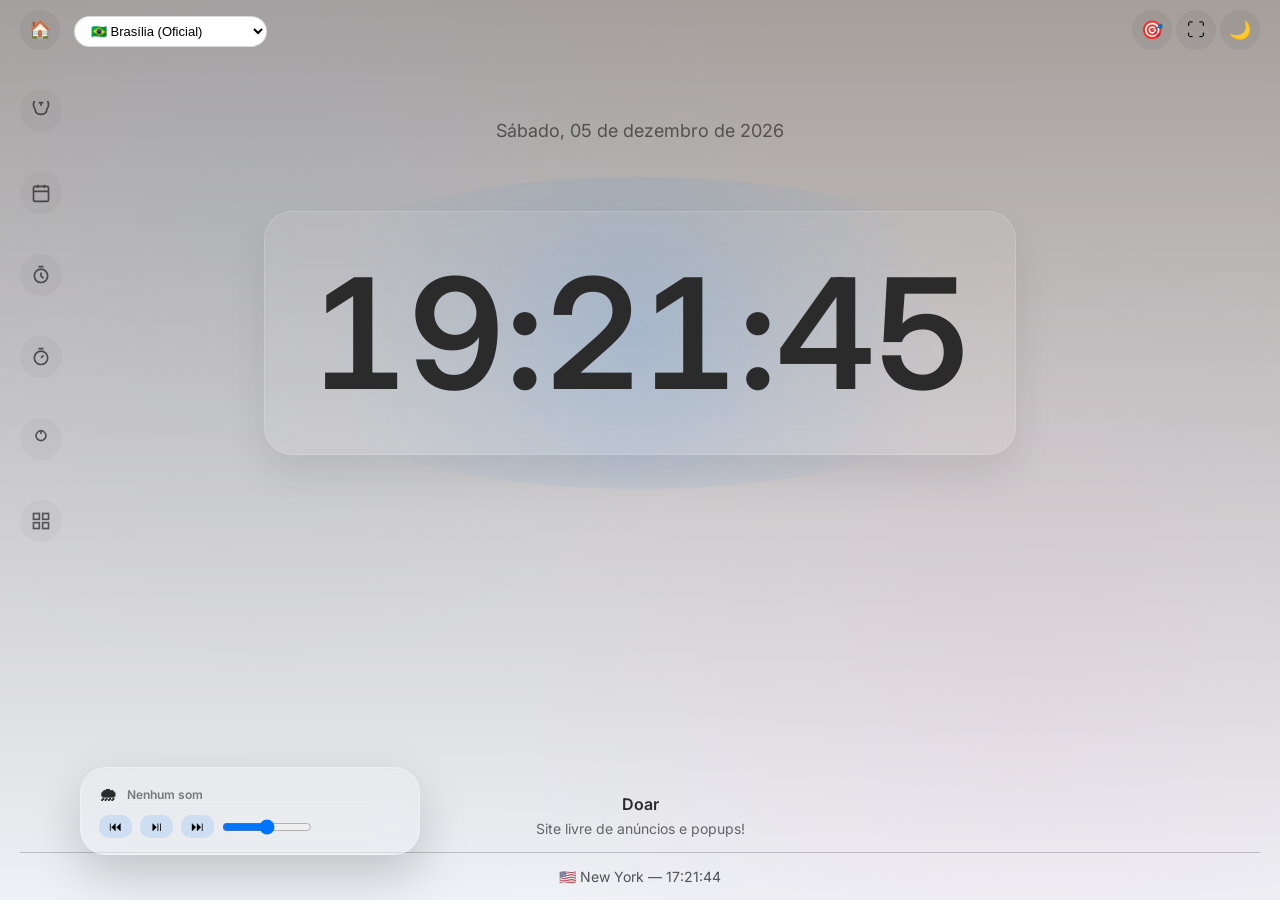
==== index.html @ cf063dfe "ambient player fixes" ====
<!DOCTYPE html>
<html lang="pt-BR">
<head>
<meta charset="UTF-8">
<meta name="viewport" content="width=device-width, initial-scale=1.0">
<title>Study OS</title>
<link href="https://fonts.googleapis.com/css2?family=Inter:wght@400;600;700&display=swap" rel="stylesheet">
<link rel="stylesheet" href="css/style.css">
</head>

<div id="ambientPlayer" class="ambient-player">

    <div id="ambientMain" class="ambient-main">
        <span id="ambientIcon">🌧</span>
        <span id="ambientTrack">Nenhum som</span>
    </div>

    <div class="ambient-controls-row">

        <button id="ambientPrev">⏮</button>
        <button id="ambientPlay">⏯</button>
        <button id="ambientNext">⏭</button>

        <input id="ambientVolume" type="range" min="0" max="1" step="0.01">

    </div>

</div>

<div id="ambientPanelNew" class="ambient-panel-new">
    <div id="ambientCategories" class="ambient-categories"></div>
    <div id="ambientSounds" class="ambient-sounds"></div>
</div>

<script src="https://www.youtube.com/iframe_api"></script>
<div id="youtubePlayer" style="display:none;"></div>

<body>

    <div id="customModal" class="custom-modal hidden">
  <div class="custom-box">
    <h2>Pomodoro Personalizado</h2>

    <div id="customRows" class="custom-rows"></div>

    <div class="custom-controls">
      <button class="row-btn right" onclick="Pomodoro.addCustomRow()">+</button>
      <button class="row-btn left" onclick="Pomodoro.removeCustomRow()">−</button>
    </div>

    <button class="save-btn" onclick="Pomodoro.saveCustom()">Salvar</button>
  </div>  
</div>

<div id="miniAnalogClock" class="mini-analog-clock">
    <div class="hand hour"></div>
    <div class="hand minute"></div>
    <div class="hand second"></div>
</div>

<!-- TOP BAR -->
<header class="topbar">
    
    <div class="topbar-left">
    <button id="homeBtn" class="icon-circle" title="Início">🏠</button>

    <select id="timezoneSelector" class="timezone-topbar"></select>
</div>

    <div class="topbar-right">
        <button id="printQtsBtn" class="icon-circle" title="Imprimir Quadro">🖨</button>
        <button id="focusModeBtn" class="icon-circle" title="Modo Foco">🎯</button>
        <button id="fullscreenBtn" class="icon-circle" title="Tela cheia">⛶</button>
        <button id="darkToggle" class="icon-circle" title="Modo noturno">🌙</button>
    </div>
</header>
<div id="sideModules" class="side-modules"></div>


<!-- HERO -->
<section id="hero" class="hero">

    <div id="pomodoroPresets" class="pomodoro-presets"></div>

    <div class="date-display" id="dateDisplay"></div>

    <div class="time-display" id="timeDisplay">00:00:00</div>
    <div id="cycleProgress" class="cycle-progress"></div>

<div class="main-stats-row">
    <div id="weeklyGoal" class="weekly-goal"></div>
    <div id="studyStats" class="study-stats"></div>
    <div id="levelSystem" class="level-system"></div>
</div>

    <div id="ambientPanel" class="ambient-panel"></div>
    <div id="streakVisual" class="streak-visual"></div>
    <div id="dailyGoal" class="daily-goal"></div>
    <div id="weeklyChart" class="weekly-chart"></div>
    <div id="sessionLog" class="session-log"></div>
    <div id="advancedStats" class="advanced-stats"></div>
    <div id="achievements" class="achievements"></div>
    <div id="progressiveBars" class="progressive-bars"></div>
    <div class="controls" id="controls">
        <button id="playBtn" class="control-btn" title="Play (enter)">▶</button>
        <button id="pauseBtn" class="control-btn" title="Pause (Espaço)">⏸</button>
        <button id="resetBtn" class="control-btn" title="Reset (Backspace)">↺</button>
    </div>

</section>


<!-- MODULE AREA -->
<main id="moduleArea">

    <section id="alarmModule" class="module"></section>
    <section id="calendarModule" class="module"></section>
    <section id="pomodoroModule" class="module"></section>
    <section id="qtsModule" class="module"></section>

</main>


<!-- FOOTER -->
<footer class="footer">

    <div class="footer-icons">
        <button data-module="alarm" class="icon-circle footer-icon" data-label="Despertador">
<svg xmlns="http://www.w3.org/2000/svg" fill="none" viewBox="0 0 24 24" stroke="currentColor">
<path stroke-linecap="round" stroke-linejoin="round" d="M10 2h4m-2 0v3m-7 5a9 9 0 1114 0c0 4-3 6-7 6s-7-2-7-6z" />
</svg>
</button>

<button data-module="calendar" class="icon-circle footer-icon" data-label="Lembrete">
<svg xmlns="http://www.w3.org/2000/svg" fill="none" viewBox="0 0 24 24" stroke="currentColor">
<rect x="3" y="4" width="18" height="18" rx="2" />
<path d="M16 2v4M8 2v4M3 10h18" />
</svg>
</button>

<button data-module="stopwatch" class="icon-circle footer-icon"data-label="Cronômetro">
<svg xmlns="http://www.w3.org/2000/svg" fill="none" viewBox="0 0 24 24" stroke="currentColor">
<circle cx="12" cy="13" r="8" />
<path d="M12 9v4l3 3M9 2h6" />
</svg>
</button>

<button data-module="timer" class="icon-circle footer-icon" data-label="Timer">
<svg xmlns="http://www.w3.org/2000/svg" fill="none" viewBox="0 0 24 24" stroke="currentColor">
<circle cx="12" cy="13" r="8" />
<path d="M12 13l3-3M9 2h6" />
</svg>
</button>

<button data-module="pomodoro" class="icon-circle footer-icon" data-label="Pomodoro">
<svg xmlns="http://www.w3.org/2000/svg" fill="none" viewBox="0 0 24 24" stroke="currentColor">
<path d="M12 2C9 2 6 5 6 8s3 6 6 6 6-3 6-6-3-6-6-6z" />
<path d="M12 2v4" />
</svg>
</button>

<button data-module="qts" class="icon-circle footer-icon" data-label="Quadro horário">
<svg xmlns="http://www.w3.org/2000/svg" fill="none" viewBox="0 0 24 24" stroke="currentColor">
<rect x="3" y="3" width="7" height="7" />
<rect x="14" y="3" width="7" height="7" />
<rect x="14" y="14" width="7" height="7" />
<rect x="3" y="14" width="7" height="7" />
</svg>
</button>
    </div>

    <div class="donate-area">
        <a href="#" id="donateLink">Doar</a>
        <div class="no-ads">Site livre de anúncios e popups!</div>
    </div>

    <div class="footer-divider"></div>

    <div id="worldCarousel" class="world-carousel"></div>

</footer>


<script src="js/eventBus.js"></script>
<script src="js/app.js"></script>
<script src="js/clock.js"></script>
<script src="js/timer.js"></script>
<script src="js/alarm.js"></script>
<script src="js/calendar.js"></script>
<script src="js/pomodoro.js"></script>
<script src="js/qts.js"></script>
<script src="js/stats.js"></script>
<script src="js/ambient.js"></script>
<script src="js/storage.js"></script>

</body>
</html>
---- css/style.css ----
/* =====================================================
   RESET
===================================================== */

* {
    margin: 0;
    padding: 0;
    box-sizing: border-box;
}

body {
    font-family: 'Inter', system-ui, sans-serif;
    background:
radial-gradient(circle at 20% 20%, rgba(120,180,255,0.08), transparent 40%),
radial-gradient(circle at 80% 80%, rgba(255,150,200,0.08), transparent 40%),
linear-gradient(180deg, #4d403980, #eef1f6);
    color: #2b2b2b;
    min-height: 100vh;
    display: flex;
    flex-direction: column;
    transition: background 0.3s ease, color 0.3s ease;
}

body.dark {
    background:
        radial-gradient(circle at 20% 20%, rgba(20, 6, 2, 0), transparent 40%),
        radial-gradient(circle at 80% 80%, rgba(39, 33, 34, 0.15), transparent 40%),
        linear-gradient(180deg, #1b1618, #1b1618);

    color: #7a7a7a;
}


/* =====================================================
   TOPBAR
===================================================== */

.topbar {
    height: 60px;
    display: flex;
    justify-content: space-between;
    align-items: center;
    padding: 0 20px;
}

.icon-circle {
    width: 40px;
    height: 40px;
    border-radius: 50%;
    border: none;
    background: rgba(0,0,0,0.05);
    cursor: pointer;
    font-size: 18px;
    transition: 0.2s ease;
}

.icon-circle:hover {
    background: rgba(0,0,0,0.15);
}

body.dark .icon-circle {
    background: rgba(255,255,255,0.08);
}

body.dark .icon-circle:hover {
    background: rgba(255,255,255,0.2);
}


/* =====================================================
   HERO
===================================================== */

.hero {
    background: transparent;
    padding: 40px 20px;
    text-align: center;
    position: relative;
}

body.dark .hero {
    background: transparent;

}

/* ===== FUNDO DO RELÓGIO ===== */

.time-display {
    display: inline-block;
    padding: 28px 45px;
    border-radius: 28px;
    background: rgba(255, 255, 255, 0.08);
    backdrop-filter: blur(14px);
    border: 1px solid rgba(255, 255, 255, 0.15);
    box-shadow: 0 20px 40px rgba(0, 0, 0, 0.08);
}

body.dark .time-display {
    background: rgba(255, 255, 255, 0.06);
    border: 1px solid rgba(255, 255, 255, 0.12);
    box-shadow: 0 20px 40px rgba(0, 0, 0, 0.4);
}
.timezone-selector {
    margin-bottom: 10px;
}

.timezone-selector select {
    padding: 6px 12px;
    border-radius: 6px;
    border: 1px solid rgba(0,0,0,0.2);
    background: white;
}

.date-display {
    font-size: 18px;
    margin-bottom: 10px;
    opacity: 0.7;
}

.time-display {
    font-size: clamp(60px, 8vw, 120px);
    font-weight: 600;
    letter-spacing: -2px;
    user-select: none;
    font-variant-numeric: tabular-nums;
}

.controls {
    margin-top: 12px;
    display: none;
    justify-content: center;
    gap: 20px;
}

.control-btn {
    width: 50px;
    height: 50px;
    border-radius: 50%;
    border: none;
    font-size: 20px;
    background: rgba(0,0,0,0.1);
    cursor: pointer;
    transition: 0.2s;
}

.control-btn:hover {
    background: rgba(0,0,0,0.2);
}

body.dark .control-btn {
    background: rgba(255,255,255,0.1);
}

body.dark .control-btn:hover {
    background: rgba(255,255,255,0.25);
}


/* =====================================================
   MODULE AREA
===================================================== */

#moduleArea {
    flex: 1;
    padding: 40px 20px;
}

.module {
    display: none;
}

.module.active {
    display: block;
}


/* =====================================================
   FOOTER
===================================================== */

.footer {
    padding: 25px 20px 15px 20px;
    text-align: center;
}

.footer-icons {
    display: flex;
    justify-content: center;
    gap: 18px;
    margin-bottom: 25px; /* aumentamos espaço */
}

.footer-icon {
    opacity: 0.6;
}

.footer-icon:hover {
    opacity: 1;
}

.donate-area {
    margin-bottom: 15px;
}

.donate-area a {
    font-weight: 600;
    text-decoration: none;
    color: inherit;
    display: inline-block;
    margin-bottom: 6px;
}

.no-ads {
    font-size: 14px;
    opacity: 0.7;
}

.footer-divider {
    height: 1px;
    background: rgba(0,0,0,0.2);
    margin: 15px 0;
}

body.dark .footer-divider {
    background: rgba(255,255,255,0.2);
}

.world-carousel {
    font-size: 14px;
    opacity: 0.8;
}


/* =====================================================
   TOOLTIP
===================================================== */

.icon-circle[title] {
    position: relative;
}



/* =====================================================
   PRINT (QTS futuro)
===================================================== */

@media print {
    .footer,
    .topbar {
        display: none;
    }
}

.highlight {
    background: rgba(0, 120, 255, 0.2);
    border-radius: 4px;
}

.alarm-row input {
    padding: 8px;
    margin-right: 10px;
}

.day-chip {
    padding: 4px 8px;
    border-radius: 4px;
    background: rgba(0,0,0,0.1);
    cursor: pointer;
    margin-right: 4px;
    font-size: 12px;
}

.day-chip.active-day {
    background: rgba(0,120,255,0.3);
}

/* ================= CALENDAR ================= */

.calendar-header {
    display: flex;
    justify-content: center;
    gap: 20px;
    margin-bottom: 20px;
    font-size: 20px;
    font-weight: 600;
}

.calendar-select {
    cursor: pointer;
}

.calendar-weekdays,
.calendar-grid {
    display: grid;
    grid-template-columns: repeat(7, 1fr);
    gap: 6px;
}

.weekday {
    text-align: center;
    font-size: 13px;
    opacity: 0.7;
}

.calendar-day {
    padding: 10px;
    text-align: center;
    border-radius: 6px;
    position: relative;
    cursor: pointer;
}

.calendar-day.sun { background: #f8d7da; }
.calendar-day.sat { background: #d6eaf8; }
.calendar-day.today { background: #d4edda; }

.calendar-day.has-event::after {
    content: "";
    position: absolute;
    inset: 3px;
    border: 2px solid red;
    border-radius: 45% 55% 50% 50% / 55% 45% 60% 40%;
}

.inline-editor {
    margin-top: 6px;
    font-size: 12px;
}

/* ================= POMODORO PRESETS ================= */

.pomodoro-presets {
    display: flex;
    justify-content: center;
    flex-wrap: wrap;
    gap: 10px;
    margin-bottom: 15px;
}

.preset-chip {
    padding: 6px 14px;
    border-radius: 20px;
    background: rgba(0,0,0,0.08);
    cursor: pointer;
    font-size: 13px;
    transition: 0.2s ease;
    position: relative;
}

.preset-chip:hover {
    background: rgba(0,0,0,0.18);
}

body.dark .preset-chip {
    background: rgba(255,255,255,0.12);
}

body.dark .preset-chip:hover {
    background: rgba(255,255,255,0.25);
}

.preset-chip.active {
    background: rgba(0,120,255,0.35);
}

/* ================= CUSTOM MODAL ================= */

.custom-modal {
    position: fixed;
    inset: 0;
    background: rgba(0,0,0,0.45);
    display: flex;
    justify-content: center;
    align-items: center;
    z-index: 999;
}

.hidden { display: none; }

.custom-box {
    background: #fff;
    width: 360px;
    border-radius: 16px;
    padding: 25px;
    display: flex;
    flex-direction: column;
    gap: 15px;
    box-shadow: 0 15px 40px rgba(0,0,0,0.25);
}

body.dark .custom-box {
    background: #2a2a2a;
}

.custom-box h2 {
    text-align: center;
    font-size: 18px;
}

.custom-rows {
    display: flex;
    flex-direction: column;
    gap: 10px;
}

.custom-row {
    display: flex;
    gap: 10px;
    align-items: center;
}

.custom-row input {
    flex: 1;
    padding: 8px;
    border-radius: 8px;
    border: 1px solid rgba(0,0,0,0.2);
    text-align: center;
}

.save-btn {
    padding: 8px;
    border-radius: 20px;
    border: none;
    background: #d0e6ff;
    cursor: pointer;
    font-weight: 600;
}

/* ===== CYCLE PROGRESS ===== */

.cycle-progress {
    display: flex;
    justify-content: center;
    gap: 6px;
    margin-top: 15px;
}

.cycle-bar {
    width: 20px;
    height: 6px;
    border-radius: 4px;
    background: rgba(0,0,0,0.15);
    transition: 0.3s ease;
}

.cycle-bar.active {
    background: rgba(0,120,255,0.6);
}

body.dark .cycle-bar {
    background: rgba(255,255,255,0.2);
}

body.dark .cycle-bar.active {
    background: rgba(0,150,255,0.8);
}

/* ===== PROGRESSIVO ===== */

.progressive-bars {
    display: flex;
    justify-content: center;
    gap: 10px;
    margin-top: 10px;
}

.progressive-bar {
    position: relative;
    width: 28px;
    height: 6px;
    border-radius: 4px;
    background: rgba(0,0,0,0.15);
    transition: 0.3s ease;
}

.progressive-bar.active {
    background: rgba(0,120,255,0.7);
}

.progressive-bar.max {
    background: rgba(0,160,255,0.9);
}

/* bolinha do descanso */
.progressive-bar::after {
    content: "";
    position: absolute;
    top: 50%;
    left: 50%;
    width: 6px;
    height: 6px;
    border-radius: 50%;
    background: transparent;
    transform: translate(-50%, -50%);
    transition: 0.3s ease;
}

.progressive-bar.break::after {
    background: rgba(0,120,255,0.9);
}

body.dark .progressive-bar {
    background: rgba(255,255,255,0.2);
}

body.dark .progressive-bar.active {
    background: rgba(0,150,255,0.8);
}

.progressive-dot {
    position: absolute;
    top: 50%;
    left: 50%;
    width: 6px;
    height: 6px;
    border-radius: 50%;
    background: rgba(0,120,255,0.95);
    transform: translate(-50%, -50%);
}

.timezone-topbar {
    margin-left: 10px;
    padding: 6px 12px;
    border-radius: 20px;
    border: 1px solid rgba(0,0,0,0.15);
    background: white;
    font-size: 13px;
    cursor: pointer;
}

body.dark .timezone-topbar {
    background: #2a2a2a;
    color: #eee;
    border: 1px solid rgba(255,255,255,0.2);
}

/* ===== AJUSTE SOMENTE DO CLOCK ===== */

body[data-mode="clock"] .time-display {
    font-size: clamp(100px, 12vw, 180px);
    margin-top: 60px;
}

body[data-mode="clock"] .date-display {
    margin-top: 20px;
}

.footer-icon svg {
    width: 20px;
    height: 20px;
    stroke-width: 2;
}

.footer-icon {
    position: relative;   /* importante */
    display: flex;
    align-items: center;
    justify-content: center;
    transition: 0.2s ease;
}

.footer-icon::after {
    content: attr(data-label);
    position: absolute;
    bottom: 50px;
    left: 50%;
    transform: translateX(-50%);
    font-size: 12px;
    opacity: 0;
    transition: 0.2s ease;
    pointer-events: none;
}

.footer-icon:hover::after {
    opacity: 0.7;
}

.footer-icon.active-footer {
    background: rgba(0,120,255,0.35);
    box-shadow: 0 4px 12px rgba(0,120,255,0.25);
    transform: scale(1.08);
}

.hero,
.module {
    transition: opacity 0.25s ease, transform 0.25s ease;
}

.fade-out {
    opacity: 0;
    transform: translateY(8px);
}

.fade-in {
    opacity: 1;
    transform: translateY(0);
}

/* ================= QTS ================= */

#qtsGrid {
    width: 78%;
    margin: 30px auto;
    gap: 3px;
}

#qtsGrid > div {
    min-height: 35px;
    border: px solid rgba(0,0,0,0.08);
    border-radius: 4px;
    display: flex;
    align-items: center;
    justify-content: center;
    transition: background 0.2s ease;
}

/* Intervalo sobrescreve altura padrão */
.qts-interval {
    min-height: 20px !important;
    height: 20px;
    font-size: 13px;
}
/* Header */
.qts-header {
    font-weight: 600;
    background: rgba(0,0,0,0.04);
    border-bottom: 2px solid rgba(0,120,255,0.35);
}

body.dark .qts-header {
    background: rgba(255,255,255,0.06);
    border-bottom: 2px solid rgba(0,150,255,0.6);
}

/* Editable cells */
#qtsGrid div[contenteditable="true"] {
    background: white;
    outline: none;
}

#qtsGrid div[contenteditable="true"]:focus {
    border: 1px solid rgba(0,120,255,0.5);
    box-shadow: 0 0 0 2px rgba(0,120,255,0.15);
}

body.dark #qtsGrid div[contenteditable="true"] {
    background: #2c2c2c;
}

/* Time column */
.qts-time {
    background: rgba(0,120,255,0.08);
    font-weight: 500;
}

body.dark .qts-time {
    background: rgba(0,150,255,0.12);
}

/* Interval row */
.qts-interval {
    background: #eaeaea;
    font-weight: 600;
    cursor: grab;
}

.qts-interval:hover {
    background: #dddddd;
}

body.dark .qts-interval {
    background: #2a2a2a;
}

body.dark .qts-interval:hover {
    background: #333;
}

/* Controls */
.qts-controls {
    margin-top: 25px;
    display: flex;
    justify-content: center;
    align-items: center;
}

.qts-controls .row-control + .row-control {
    margin-left: 80px;   /* separação real entre os dois */
}

.row-control {
    display: flex;
    align-items: center;
    background: #f0f0f0;
    border-radius: 40px;
    overflow: hidden;
    font-weight: 600;
}

body.dark .row-control {
    background: #2a2a2a;
}

.row-btn {
    width: 40px;
    height: 24px;
    border: none;
    font-size: 20px;
    cursor: pointer;
    transition: 0.2s ease;
}

.row-btn.left {
    background: #ffe5e5;
}

.row-btn.right {
    background: #e5ffe5;
}

.row-btn:hover {
    filter: brightness(0.95);
}

.row-label {
    padding: 0 25px;
}

.interval-btn {
    padding: 8px 28px;
    border-radius: 30px;
    border: none;
    font-weight: 600;
    cursor: pointer;
    background: #d0e6ff;
    transition: 0.2s ease;
}

.interval-btn:hover {
    filter: brightness(0.95);
}

body.dark .interval-btn {
    background: #1f3a5c;
}

/* ================= MINI ANALOG CLOCK ================= */

.mini-analog-clock {
    position: fixed;
    bottom: 55px;
    right: 45px;
    width: 130px;
    height: 130px;
    border-radius: 50%;
    background: rgba(255,255,255,0.15);
    backdrop-filter: blur(12px);
    border: 1px solid rgba(255,255,255,0.25);
    box-shadow: 0 10px 30px rgba(0,0,0,0.2);
    display: none;
    z-index: 50;
}

body.dark .mini-analog-clock {
    background: rgba(255,255,255,0.05);
    border: 1px solid rgba(255,255,255,0.15);
}

.mini-analog-clock::after {
    content: "";
    position: absolute;
    width: 8px;
    height: 8px;
    background: #111;
    border-radius: 50%;
    top: 50%;
    left: 50%;
    transform: translate(-50%, -50%);
}

body.dark .mini-analog-clock::after {
    background: #eee;
}

.hand {
    position: absolute;
    bottom: 50%;
    left: 50%;
    transform-origin: bottom;
    transform: translateX(-50%) rotate(0deg);
    border-radius: 4px;
}

.hour {
    width: 4px;
    height: 28px;
    background: #111;
}

.minute {
    width: 3px;
    height: 38px;
    background: #333;
}

.second {
    width: 2px;
    height: 44px;
    background: rgba(0,120,255,0.8);
}

/* ================= STUDY STATS PANEL ================= */

.study-stats {
    margin-top: 25px;
    display: flex;
    justify-content: center;
    gap: 30px;
    font-size: 14px;
    opacity: 0.85;
    transition: 0.3s ease;
}

.study-stat-item {
    text-align: center;
    min-width: 90px;
}

.study-stat-value {
    font-size: 18px;
    font-weight: 600;
}

.study-stat-label {
    font-size: 12px;
    opacity: 0.6;
}

body.dark .study-stats {
    opacity: 0.9;
}

/* ================= IMERSÃO DINÂMICA ================= */

.time-display {
    position: relative;
}

.time-display::before {
    content: "";
    position: absolute;
    inset: -35px;
    background: radial-gradient(circle,
        rgba(0,120,255,0.15) 0%,
        rgba(0,120,255,0.05) 40%,
        transparent 70%);
    z-index: -1;
    border-radius: 50%;
    transition: 0.6s ease;
}

body[data-period="night"] .time-display::before {
    background: radial-gradient(circle,
        rgba(0,150,255,0.25) 0%,
        rgba(0,150,255,0.08) 40%,
        transparent 70%);
}

/* ================= FOCUS MODE ================= */

body.focus-mode .topbar,
body.focus-mode .footer,
body.focus-mode .study-stats,
body.focus-mode .pomodoro-presets {
    opacity: 0;
    pointer-events: none;
    transition: 0.4s ease;
}

body.focus-mode {
    background: #0b1220 !important;
}

body.focus-mode .hero {
    display: flex;
    flex-direction: column;
    justify-content: center;
    height: 100vh;
}

body.focus-mode .time-display {
    font-size: clamp(140px, 16vw, 220px);
    transform: scale(1.05);
    transition: 0.4s ease;
}

body.focus-mode .time-display::before {
    background: radial-gradient(circle,
        rgba(0,150,255,0.35) 0%,
        rgba(0,150,255,0.1) 40%,
        transparent 70%);
}

/* ================= DEEP FOCUS PULSE ================= */

@keyframes focusPulse {
    0% {
        transform: scale(1.05);
    }
    50% {
        transform: scale(1.08);
    }
    100% {
        transform: scale(1.05);
    }
}

body.focus-mode .time-display {
    animation: focusPulse 6s ease-in-out infinite;
}

body.focus-mode .time-display::before {
    animation: focusPulse 8s ease-in-out infinite;
}

/* ================= DAILY GOAL ================= */

.daily-goal {
    margin-top: 15px;
    display: flex;
    flex-direction: column;
    align-items: center;
    gap: 8px;
    font-size: 13px;
    opacity: 0.9;
}

.goal-bar {
    width: 220px;
    height: 6px;
    background: rgba(0,0,0,0.1);
    border-radius: 20px;
    overflow: hidden;
}

.goal-progress {
    height: 100%;
    width: 0%;
    background: linear-gradient(90deg, #0078ff, #00c6ff);
    transition: width 0.4s ease;
}

.goal-text {
    font-size: 12px;
    opacity: 0.7;
}

body.dark .goal-bar {
    background: rgba(255,255,255,0.15);
}

/* ================= STREAK EFFECT ================= */

.streak-active .study-stat-value {
    color: #ff6a00;
    animation: streakPulse 2.5s ease-in-out infinite;
}

@keyframes streakPulse {
    0% { transform: scale(1); }
    50% { transform: scale(1.15); }
    100% { transform: scale(1); }
}

/* ================= LEVEL BADGE ================= */

.level-badge {
    margin-top: 6px;
    font-size: 12px;
    font-weight: 600;
    opacity: 0.85;
    letter-spacing: 0.5px;
    animation: levelFade 0.4s ease;
}

@keyframes levelFade {
    from { opacity: 0; transform: translateY(4px); }
    to { opacity: 0.85; transform: translateY(0); }
}

/* ================= WEEKLY CHART ================= */

.weekly-chart {
    margin-top: 18px;
    display: flex;
    flex-direction: column;
    align-items: center;
    gap: 6px;
    font-size: 12px;
    opacity: 0.9;
}

.weekly-title {
    font-weight: 600;
    opacity: 0.7;
}

.weekly-bar {
    width: 220px;
    height: 6px;
    background: rgba(0,0,0,0.08);
    border-radius: 20px;
    overflow: hidden;
}

.weekly-progress {
    height: 100%;
    width: 0%;
    background: linear-gradient(90deg, #00b894, #00cec9);
    transition: width 0.4s ease;
}

.weekly-info {
    font-size: 11px;
    opacity: 0.6;
}

body.dark .weekly-bar {
    background: rgba(255,255,255,0.12);
}

/* ================= IMMERSIVE MODE ================= */

body.immersive-mode .topbar,
body.immersive-mode .footer,
body.immersive-mode .study-stats,
body.immersive-mode .daily-goal,
body.immersive-mode .weekly-chart,
body.immersive-mode .pomodoro-presets,
body.immersive-mode .controls {
    display: none !important;
}

body.immersive-mode {
    background: #050a14 !important;
}

body.immersive-mode .hero {
    display: flex;
    justify-content: center;
    align-items: center;
    height: 100vh;
}

body.immersive-mode .time-display {
    font-size: clamp(180px, 20vw, 260px);
    animation: none;
}

/* ================= FOCUS SCORE ================= */

.focus-score {
    margin-top: 8px;
    font-size: 12px;
    font-weight: 600;
    letter-spacing: 0.4px;
    opacity: 0.85;
    animation: scoreFade 0.4s ease;
}

@keyframes scoreFade {
    from { opacity: 0; transform: translateY(4px); }
    to { opacity: 0.85; transform: translateY(0); }
}

/* ================= WEEKLY REAL BARS ================= */

.weekly-bars {
    margin-top: 20px;
    display: flex;
    align-items: flex-end;
    gap: 6px;
    height: 60px;
}

.week-col {
    width: 14px;
    height: 100%;
    display: flex;
    align-items: flex-end;
}

.week-bar {
    width: 100%;
    height: 0%;
    background: linear-gradient(180deg, #00c6ff, #0078ff);
    border-radius: 4px;
    transition: height 0.4s ease;
}

body.dark .week-bar {
    background: linear-gradient(180deg, #00e1ff, #008cff);
}

/* ================= ACHIEVEMENTS ================= */

.achievements {
    margin-top: 20px;
    display: flex;
    flex-wrap: wrap;
    justify-content: center;
    gap: 8px;
}

.achievement-badge {
    padding: 6px 10px;
    font-size: 11px;
    font-weight: 600;
    background: linear-gradient(90deg, #f9d423, #ff4e50);
    color: #111;
    border-radius: 20px;
    animation: badgeAppear 0.4s ease;
}

@keyframes badgeAppear {
    from { opacity: 0; transform: scale(0.8); }
    to { opacity: 1; transform: scale(1); }
}

/* ================= SESSION LOG ================= */

.session-log {
    margin-top: 25px;
    width: 240px;
    display: flex;
    flex-direction: column;
    gap: 6px;
    font-size: 12px;
    opacity: 0.9;
}

.log-title {
    font-weight: 600;
    opacity: 0.7;
    margin-bottom: 4px;
}

.log-item {
    display: flex;
    justify-content: space-between;
    padding: 4px 8px;
    background: rgba(0,0,0,0.05);
    border-radius: 6px;
}

body.dark .log-item {
    background: rgba(255,255,255,0.08);
}

/* ================= AMBIENT CONTROLS ================= */

/* ================= ADVANCED STATS ================= */

.advanced-stats {
    margin-top: 25px;
    width: 240px;
    font-size: 12px;
    opacity: 0.9;
}

.adv-title {
    font-weight: 600;
    opacity: 0.7;
    margin-bottom: 6px;
}

.adv-row {
    margin-bottom: 4px;
}

/* ================= WEEKLY GOAL ================= */

.weekly-goal {
    margin-top: 25px;
    width: 240px;
    font-size: 12px;
    opacity: 0.9;
}

.wg-title {
    font-weight: 600;
    opacity: 0.7;
    margin-bottom: 6px;
}

.wg-bar {
    width: 100%;
    height: 6px;
    background: rgba(0,0,0,0.08);
    border-radius: 20px;
    overflow: hidden;
    margin-bottom: 4px;
}

.wg-progress {
    height: 100%;
    width: 0%;
    background: linear-gradient(90deg, #ff9a9e, #fad0c4);
    transition: width 0.4s ease;
}

body.dark .wg-bar {
    background: rgba(255,255,255,0.12);
}

.wg-text {
    opacity: 0.7;
}

/* ================= LEVEL SYSTEM ================= */

.level-system {
    margin-top: 25px;
    width: 240px;
    font-size: 12px;
}

.level-title {
    font-weight: 600;
    opacity: 0.7;
    margin-bottom: 6px;
}

.level-bar {
    width: 100%;
    height: 6px;
    background: rgba(0,0,0,0.08);
    border-radius: 20px;
    overflow: hidden;
    margin-bottom: 4px;
}

.level-progress {
    height: 100%;
    width: 0%;
    background: linear-gradient(90deg,#6a11cb,#2575fc);
    transition: width 0.4s ease;
}

body.dark .level-bar {
    background: rgba(255,255,255,0.12);
}

.level-text {
    opacity: 0.7;
}

/* ================= ACHIEVEMENTS ================= */

.achievements {
    margin-top: 30px;
    width: 260px;
    font-size: 12px;
}

.ach-title {
    font-weight: 600;
    opacity: 0.7;
    margin-bottom: 8px;
}

.badge {
    padding: 6px 10px;
    border-radius: 20px;
    margin-bottom: 6px;
    background: rgba(0,0,0,0.06);
    opacity: 0.4;
    transition: 0.3s ease;
}

.badge.unlocked {
    opacity: 1;
    background: linear-gradient(90deg,#fbc2eb,#a6c1ee);
    font-weight: 500;
}

body.dark .badge {
    background: rgba(255,255,255,0.1);
}

body.dark .badge.unlocked {
    background: linear-gradient(90deg,#667eea,#764ba2);
}

/* ================= HEATMAP ================= */

.heatmap {
    display: flex;
    gap: 6px;
    margin-top: 20px;
}

.heat-cell {
    width: 28px;
    height: 28px;
    border-radius: 6px;
    background: rgba(0,0,0,0.05);
    transition: 0.3s ease;
}

.intensity-1 { background: #c6e48b; }
.intensity-2 { background: #7bc96f; }
.intensity-3 { background: #239a3b; }
.intensity-4 { background: #196127; }

body.dark .heat-cell {
    background: rgba(255,255,255,0.08);
}

/* ================= LEVEL UP EFFECT ================= */

.level-up {
    animation: levelFlash 1.2s ease;
}

@keyframes levelFlash {
    0% { transform: scale(1); }
    30% { transform: scale(1.08); }
    60% { transform: scale(0.98); }
    100% { transform: scale(1); }
}

/* ================= STREAK VISUAL ================= */

.streak-visual {
    margin-top: 20px;
}

.streak-card {
    text-align: center;
    padding: 12px;
    border-radius: 14px;
    background: linear-gradient(135deg,#ff9966,#ff5e62);
    color: white;
    font-size: 13px;
    font-weight: 600;
}

.streak-flames {
    font-size: 18px;
    margin-bottom: 4px;
}

body.dark .streak-card {
    background: linear-gradient(135deg,#ff5f6d,#ffc371);
}

/* ================= FOCUS MODE ================= */

body.focus-mode .footer,
body.focus-mode #studyStats,
body.focus-mode #dailyGoal,
body.focus-mode #weeklyChart,
body.focus-mode #levelSystem,
body.focus-mode #achievements,
body.focus-mode #streakVisual {
    display: none;
}

body.focus-mode .hero {
    padding-top: 120px;
}

body.focus-mode .time-display {
    font-size: clamp(120px, 15vw, 220px);
}

/* ===== HERO GRID RESTRUCTURE ===== */


#studyStats,
#dailyGoal,
#weeklyChart,
#levelSystem,
#achievements,
#advancedStats,
#weeklyGoal,
#sessionLog,
#streakVisual {
    max-width: 420px;
    width: 100%;
}

/* ================= HYPER CLEAN FIX ================= */

body.focus-mode .cycle-progress,
body.focus-mode .progressive-bars,
body.focus-mode .pomodoro-presets {
    display: none !important;
}

body.immersive-mode .cycle-progress,
body.immersive-mode .progressive-bars,
body.immersive-mode .pomodoro-presets {
    display: none !important;
}


/* HERO vira grid */

.hero {
    display: grid;
    grid-template-columns: 1fr auto 1fr;
    justify-items: center;
    align-items: start;
    gap: 30px;
}

/* Força relógio ocupar linha inteira */
.date-display,
.time-display,
#pomodoroPresets,
#cycleProgress,
#ambientControls,
#streakVisual,
#dailyGoal,
#weeklyChart,
#sessionLog,
#advancedStats,
#achievements,
#progressiveBars,
.controls {
    grid-column: 1 / -1;
}

/* Blocos laterais menores */
#weeklyGoal {
    grid-column: 1;
    width: 220px;
}

#studyStats {
    grid-column: 2;
    width: 360px;
}

#levelSystem {
    grid-column: 3;
    width: 220px;
}

/* Força os 3 blocos a ocuparem colunas específicas */
#weeklyGoal {
    grid-column: 1;
}

#studyStats {
    grid-column: 2;
}

#levelSystem {
    grid-column: 3;
}

/* ================= MAIN STATS ROW CLEAN ================= */

.main-stats-row {
    display: flex;
    justify-content: center;
    align-items: stretch;
    gap: 40px;
    margin-top: 25px;
}

/* Laterais menores */
#weeklyGoal,
#levelSystem {
    width: 220px;
}

/* Centro maior */
#studyStats {
    width: 360px;
}

/* ===== SIDE MODULES FIXED COLUMN ===== */

.side-modules {
    position: fixed;
    top: 90px;
    left: clamp(8px, 2vw, 20px);
    display: flex;
    flex-direction: column;
    gap: 40px;
    z-index: 100;
}

.side-modules .icon-circle {
    width: clamp(32px, 4vw, 42px);
    height: clamp(32px, 4vw, 42px);
    font-size: clamp(14px, 1.5vw, 18px);
}

.footer-icons {
    display: none;
}

/* ===== REFINO VISUAL STATS ===== */

.main-stats-row {
    align-items: center;
}

/* cartão base */
#weeklyGoal,
#studyStats,
#levelSystem {
    padding: 20px 24px;
    border-radius: 32px;
    background: rgba(255,255,255,0.12);
    backdrop-filter: blur(14px);
    border: 1px solid rgba(255,255,255,0.25);
    box-shadow: 0 12px 30px rgba(0,0,0,0.08);
}

/* centro mais forte */
#studyStats {
    width: 400px;
    transform: scale(1.05);
}

/* laterais discretos */
#weeklyGoal,
#levelSystem {
    width: 230px;
    opacity: 0.95;
}

/* dark mode */
body.dark #weeklyGoal,
body.dark #studyStats,
body.dark #levelSystem {
    background: rgba(255,255,255,0.06);
    border: 1px solid rgba(255,255,255,0.12);
    box-shadow: 0 15px 40px rgba(0,0,0,0.35);
}

/* Remove qualquer scroll no imersivo */
body.immersive-mode {
    overflow: hidden !important;
    height: 100vh;
}

html:has(body.immersive-mode) {
    overflow: hidden !important;
}

body.immersive-mode .side-modules {
    display: none !important;
}

/* Esconde blocos abaixo do relógio no imersivo */
body.immersive-mode #weeklyGoal,
body.immersive-mode #levelSystem {
    display: none !important;
}

body.immersive-mode #studyStats {
    display: none !important;
}

/* Ajuste fino posição do relógio no imersivo */
body.immersive-mode .hero {
    padding-top: 15vh;
}

/* === Pulse também no modo imersivo === */

body.immersive-mode .time-display {
    animation: focusPulse 6s ease-in-out infinite;
}

body.immersive-mode .time-display::before {
    animation: focusPulse 8s ease-in-out infinite;
}

.ambient-btn.active-ambient {
    background: linear-gradient(90deg, #ffb199, #ff6a88);
    color: white;
}
/* ================= AMBIENT PANEL DEFINITIVO ================= */

.hero {
    position: relative; /* necessário para posicionamento absoluto */
}

.ambient-panel {
    position: absolute;
    top: 10%;
    left: calc(18% + 460px); /* ajusta distância do relógio */
    transform: translateY(-50%) scale(0.95);

    width: 200px;
    max-height: 240px;
    overflow-y: auto;

    padding: 20px;
    border-radius: 26px;

    background: rgba(255,255,255,0.14);
    backdrop-filter: blur(20px);
    border: 1px solid rgba(255,255,255,0.25);

    box-shadow: 0 25px 60px rgba(0,0,0,0.15);

    opacity: 0;
    pointer-events: none;
    transition: 0.25s ease;

    z-index: 999;
}

/* Painel ativo */
.ambient-panel.show {
    opacity: 1;
    transform: translateY(-50%) scale(1);
    pointer-events: auto;
}

/* Título */
.ambient-panel-title {
    font-size: 14px;
    font-weight: 600;
    margin-bottom: 14px;
    opacity: 0.7;
}

/* Opções */
.ambient-option {
    padding: 10px 14px;
    border-radius: 14px;
    cursor: pointer;
    transition: 0.2s ease;
}

.ambient-option:hover {
    background: rgba(0,120,255,0.18);
}

/* Scroll moderno */
.ambient-panel::-webkit-scrollbar {
    width: 6px;
}

.ambient-panel::-webkit-scrollbar-thumb {
    background: rgba(0,0,0,0.25);
    border-radius: 10px;
}

body.dark .ambient-panel {
    background: rgba(255,255,255,0.08);
    border: 1px solid rgba(255,255,255,0.12);
}

body.dark .ambient-panel::-webkit-scrollbar-thumb {
    background: rgba(255,255,255,0.25);
}

body:not([data-mode="pomodoro"]) #weeklyGoal,
body:not([data-mode="pomodoro"]) #studyStats,
body:not([data-mode="pomodoro"]) #levelSystem,
body:not([data-mode="pomodoro"]) #streakVisual,
body:not([data-mode="pomodoro"]) #dailyGoal,
body:not([data-mode="pomodoro"]) #weeklyChart,
body:not([data-mode="pomodoro"]) #sessionLog,
body:not([data-mode="pomodoro"]) #advancedStats,
body:not([data-mode="pomodoro"]) #achievements {
    display: none;
}

/* ================= GLOBAL AMBIENT PLAYER ================= */

.ambient-player{

position:fixed;
bottom:45px;
left:80px !important;
overflow:visible;

width: 340px;
max-width: 90vw;

position:fixed;   /* referência para o painel */

padding:16px 18px;

border-radius:26px;

background:rgba(255,255,255,0.12);
backdrop-filter:blur(20px);

border:1px solid rgba(255,255,255,0.25);

box-shadow:0 20px 50px rgba(0,0,0,0.18);

display:flex;
flex-direction:column;
gap:10px;

z-index:2000;

}

body.dark .ambient-player {
    background: rgba(255,255,255,0.06);
    border: 1px solid rgba(255,255,255,0.12);
}

.ambient-info {
    display: flex;
    flex-direction: column;
}

#ambientCategory {
    font-weight: 600;
    opacity: 0.7;
}

#ambientTrack {
    font-size: 12px;
    opacity: 0.6;
}

.ambient-player-controls {
    display: flex;
    gap: 6px;
}

.ambient-player-controls button {

    border: none;
    background: rgba(0,120,255,0.15);

    padding: 4px 8px;

    border-radius: 8px;

    cursor: pointer;

    transition: 0.2s;
}

.ambient-player-controls button:hover {
    background: rgba(0,120,255,0.35);
}

/* =====================================================
   HEADER DO PLAYER
   mostra ícone da categoria + nome da música
===================================================== */

.ambient-main{

display:flex;
align-items:center;
gap:10px;

font-size:13px;
font-weight:600;

cursor:pointer;

}

#ambientIcon{
font-size:18px;
}


/* =====================================================
   CONTROLES DO PLAYER
   botões play / next / prev e volume
===================================================== */

.ambient-controls-row{

display:flex;
align-items:center;
gap:8px;

}

.ambient-controls-row button{

border:none;
background:rgba(0,120,255,0.12);

padding:4px 10px;

border-radius:10px;

cursor:pointer;

transition:.2s;

}

.ambient-controls-row button:hover{
background:rgba(0,120,255,0.35);
}

#ambientVolume{
width:90px;               /* tamanho do controle de volume */
}


/* =====================================================
   PAINEL EXPANSÍVEL
   cresce para cima do player (não cria nova janela)
===================================================== */

.ambient-panel-new{

position:fixed;

top:50%;
left:50%;

width:min(520px,92vw);
height:min(680px,85vh);

padding:18px;

border-radius:28px;

background:rgba(255,255,255,0.75);
backdrop-filter:blur(12px);

border:1px solid rgba(255,255,255,0.25);

box-shadow:0 30px 80px rgba(0,0,0,0.25);

display:flex;
flex-direction:column;

gap:12px;

opacity:0;

transform:translate(-50%,-40%) scale(.96);

pointer-events:none;

transition:.35s ease;

z-index:3000;

}

.ambient-panel-new.open{

opacity:1;
transform:translate(-50%,-50%) scale(1);

pointer-events:auto;

}

body.dark .ambient-panel-new{

background:rgba(3,8,12,0.92);
border:1px solid rgba(255,255,255,0.08);

}

/* =====================================================
   CARROSSEL DE CATEGORIAS
   categoria central grande
   laterais menores
===================================================== */

.ambient-categories{

display:flex;
justify-content:center;
align-items:center;
gap:18px;

overflow:hidden;

mask-image:linear-gradient(
to right,
transparent,
black 12%,
black 88%,
transparent
);

-webkit-mask-image:linear-gradient(
to right,
transparent,
black 12%,
black 88%,
transparent
);

}

.ambient-category{

opacity:.35;
transform:scale(.75);

transition:.25s;
cursor:pointer;
padding:6px;

}

.ambient-category:hover{

opacity:.9;
transform:scale(1.05);

}

.ambient-category.center{

opacity:1;
transform:scale(1.25);

}


.ambient-category.side{

opacity:.6;
transform:scale(.9);

}

/* =====================================================
   IMAGENS DAS CATEGORIAS
   aproximadamente 2 cm (~72px)
===================================================== */

.ambient-category img{

width:96px;
height:96px;

border-radius:18px;

object-fit:cover;

box-shadow:0 12px 30px rgba(0,0,0,0.25);

transition:.25s;

}

.ambient-category.center img{

border:2px solid rgba(0,120,255,0.6);

}


/* =====================================================
   LISTA DE SONS
   scroll interno
===================================================== */

.ambient-sounds{

flex:1;

display:flex;
flex-direction:column;
gap:6px;

overflow-y:auto;

max-height:420px;

padding-right:4px;

font-size:13px;

}



.ambient-sound{

display:grid;

grid-template-columns:40px 1fr 40px;

align-items:center;

gap:10px;

padding:10px 12px;

border-radius:12px;

cursor:pointer;

transition:.2s;

position:relative;

}

.ambient-sound::before{

content:"";

position:absolute;

left:0;
top:0;
bottom:0;

width:4px;

border-radius:4px;

background:transparent;

transition:.2s;

}

.ambient-sound.active::before{

background:rgba(0,120,255,0.8);

}



.ambient-preview{

display:flex;
align-items:center;
justify-content:center;

width:34px;
height:28px;

border-radius:8px;

border:1px solid rgba(0,120,255,0.35);

background:transparent;

font-size:16px;

cursor:pointer;

transition:.2s;

}

.ambient-preview:hover{

opacity:1;
transform:scale(1.15);

}


.ambient-fav{

display:flex;
align-items:center;
justify-content:center;

width:34px;
height:28px;

border-radius:8px;

background:rgba(255,180,0,0.15);

font-size:16px;

cursor:pointer;

transition:.2s;

}

.ambient-fav:hover{

opacity:1;
transform:scale(1.15);

}

.ambient-sound:hover{
background:rgba(0,120,255,0.2);
}

.ambient-sound.active{
background:rgba(0,120,255,0.35);
font-weight:600;
}


/* =====================================================
   SCROLL CUSTOMIZADO
===================================================== */

.ambient-sounds::-webkit-scrollbar{
width:6px;
}

.ambient-sounds::-webkit-scrollbar-thumb{
background:rgba(0,0,0,.2);
border-radius:10px;
}


/* =====================================================
   ANIMAÇÃO DO ÍCONE QUANDO TOCANDO
===================================================== */

@keyframes ambientPulse{

0%{transform:scale(1);}
50%{transform:scale(1.15);}
100%{transform:scale(1);}

}

.ambient-playing{
animation:ambientPulse 3s infinite ease-in-out;
}

/* ===== YOUTUBE SEARCH ===== */

.youtube-search{
  display:flex;
  gap:8px;
  margin-top:6px;
}

.youtube-search input{
  flex:1;
  padding:6px 10px;
  border-radius:10px;
  border:1px solid rgba(0,0,0,.15);
  font-size:13px;
}

.youtube-search button{
  padding:6px 12px;
  border:none;
  border-radius:10px;
  background:rgba(0,120,255,.2);
  cursor:pointer;
}

.youtube-results{
  display:flex;
  flex-direction:column;
  gap:6px;
  max-height:150px;
  overflow:auto;
  margin-top:6px;
}

.youtube-item{
  display:flex;
  gap:8px;
  cursor:pointer;
  padding:6px;
  border-radius:10px;
  transition:.2s;
}

.youtube-item:hover{
  background:rgba(0,120,255,.2);
}

.youtube-thumb{
  width:60px;
  height:34px;
  object-fit:cover;
  border-radius:6px;
}

.youtube-title{
  font-size:12px;
}

.ambient-preview.preview-active{
background:rgba(0,120,255,0.35);
}

.ambient-fav.fav-active{
background:rgba(255,180,0,0.35);
transform:scale(1.1);
}
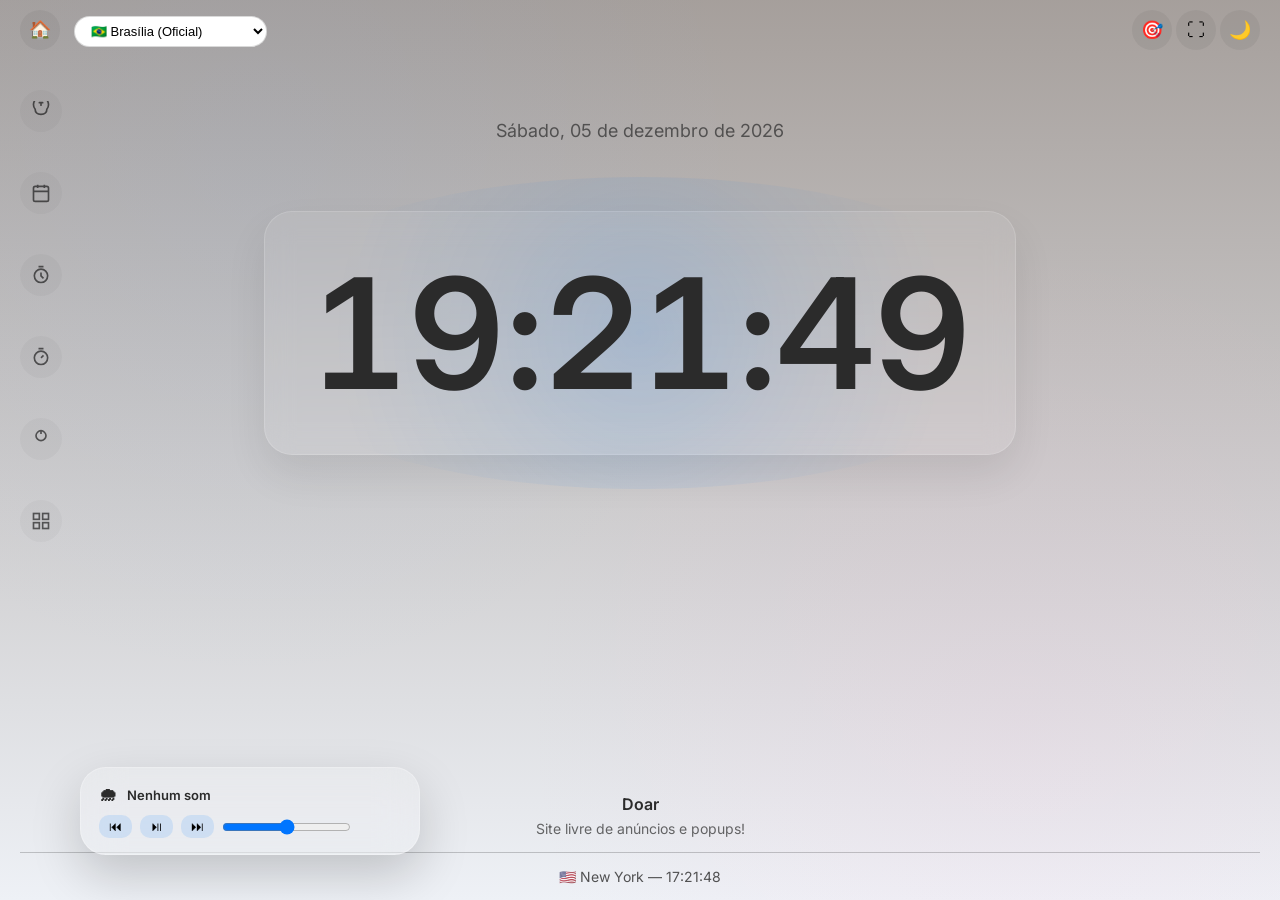
==== commit 74525abd: "update ambient player, youtube seek fix and UI adjustments" ====
--- a/index.html
+++ b/index.html
@@ -8,34 +8,82 @@
 <link rel="stylesheet" href="css/style.css">
 </head>
 
+
+
+<body>
+
 <div id="ambientPlayer" class="ambient-player">
 
-    <div id="ambientMain" class="ambient-main">
-        <span id="ambientIcon">🌧</span>
-        <span id="ambientTrack">Nenhum som</span>
-    </div>
-
-    <div class="ambient-controls-row">
-
-        <button id="ambientPrev">⏮</button>
-        <button id="ambientPlay">⏯</button>
-        <button id="ambientNext">⏭</button>
-
-        <input id="ambientVolume" type="range" min="0" max="1" step="0.01">
-
-    </div>
-
-</div>
-
-<div id="ambientPanelNew" class="ambient-panel-new">
-    <div id="ambientCategories" class="ambient-categories"></div>
-    <div id="ambientSounds" class="ambient-sounds"></div>
-</div>
-
-<script src="https://www.youtube.com/iframe_api"></script>
-<div id="youtubePlayer" style="display:none;"></div>
-
-<body>
+<div id="ambientMain" class="ambient-main">
+<span id="ambientIcon">🌧</span>
+<span id="ambientTrack">Nenhum som</span>
+</div>
+
+<div class="ambient-controls-row">
+
+<button id="ambientPrev">⏮</button>
+<button id="ambientPlay">⏯</button>
+<button id="ambientNext">⏭</button>
+
+<input id="ambientVolume" type="range" min="0" max="1" step="0.01">
+
+</div>
+
+</div>
+
+<div id="ambientPanelNew" class="ambient-panel-new" tabindex="0">
+<div id="ambientCategories"></div>
+
+<div id="ambientYoutube" class="ambient-youtube hidden">
+
+<div class="youtube-presets">
+  <button onclick="youtubePreset('lofi')">Lofi</button>
+  <button onclick="youtubePreset('focus')">Focus</button>
+  <button onclick="youtubePreset('piano')">Piano</button>
+  <button onclick="youtubePreset('rain')">Rain</button>
+  <button onclick="youtubePreset('jazz')">Jazz</button>
+  <button onclick="youtubePreset('ambient')">Ambient</button>
+  <button onclick="youtubePreset('nature')">Nature</button>
+  <button onclick="youtubePreset('white')">White</button>
+</div>
+
+<input id="youtubeSearch"
+placeholder="Buscar ambiente no YouTube..."
+autocomplete="off">
+
+<div id="youtubeResults"></div>
+
+<div id="youtubeControls" class="youtube-controls">
+
+<div class="yt-time">
+
+<span id="ytCurrent">0:00</span>
+
+<input id="ytSeek" type="range" min="0" max="100" value="0">
+
+<span id="ytDuration">0:00</span>
+
+</div>
+
+<div class="yt-buttons">
+
+<button id="ytPrev">⏮</button>
+<button id="ytPlayPause">⏯</button>
+<button id="ytNext">⏭</button>
+
+</div>
+
+<div class="yt-volume">
+
+<input id="ytVolume" type="range" min="0" max="100" value="50">
+</div>
+
+</div>
+
+</div>
+
+<div id="ambientSounds"></div>
+</div>
 
     <div id="customModal" class="custom-modal hidden">
   <div class="custom-box">
@@ -93,7 +141,6 @@
     <div id="levelSystem" class="level-system"></div>
 </div>
 
-    <div id="ambientPanel" class="ambient-panel"></div>
     <div id="streakVisual" class="streak-visual"></div>
     <div id="dailyGoal" class="daily-goal"></div>
     <div id="weeklyChart" class="weekly-chart"></div>
@@ -181,8 +228,12 @@
 </footer>
 
 
+<div id="youtubePlayer" style="display:none;"></div>
+
+<script src="https://www.youtube.com/iframe_api"></script>
+
 <script src="js/eventBus.js"></script>
-<script src="js/app.js"></script>
+
 <script src="js/clock.js"></script>
 <script src="js/timer.js"></script>
 <script src="js/alarm.js"></script>
@@ -191,7 +242,7 @@
 <script src="js/qts.js"></script>
 <script src="js/stats.js"></script>
 <script src="js/ambient.js"></script>
-<script src="js/storage.js"></script>
+<script src="js/app.js"></script>
 
 </body>
 </html>
--- a/css/style.css
+++ b/css/style.css
@@ -1589,83 +1589,6 @@
     background: linear-gradient(90deg, #ffb199, #ff6a88);
     color: white;
 }
-/* ================= AMBIENT PANEL DEFINITIVO ================= */
-
-.hero {
-    position: relative; /* necessário para posicionamento absoluto */
-}
-
-.ambient-panel {
-    position: absolute;
-    top: 10%;
-    left: calc(18% + 460px); /* ajusta distância do relógio */
-    transform: translateY(-50%) scale(0.95);
-
-    width: 200px;
-    max-height: 240px;
-    overflow-y: auto;
-
-    padding: 20px;
-    border-radius: 26px;
-
-    background: rgba(255,255,255,0.14);
-    backdrop-filter: blur(20px);
-    border: 1px solid rgba(255,255,255,0.25);
-
-    box-shadow: 0 25px 60px rgba(0,0,0,0.15);
-
-    opacity: 0;
-    pointer-events: none;
-    transition: 0.25s ease;
-
-    z-index: 999;
-}
-
-/* Painel ativo */
-.ambient-panel.show {
-    opacity: 1;
-    transform: translateY(-50%) scale(1);
-    pointer-events: auto;
-}
-
-/* Título */
-.ambient-panel-title {
-    font-size: 14px;
-    font-weight: 600;
-    margin-bottom: 14px;
-    opacity: 0.7;
-}
-
-/* Opções */
-.ambient-option {
-    padding: 10px 14px;
-    border-radius: 14px;
-    cursor: pointer;
-    transition: 0.2s ease;
-}
-
-.ambient-option:hover {
-    background: rgba(0,120,255,0.18);
-}
-
-/* Scroll moderno */
-.ambient-panel::-webkit-scrollbar {
-    width: 6px;
-}
-
-.ambient-panel::-webkit-scrollbar-thumb {
-    background: rgba(0,0,0,0.25);
-    border-radius: 10px;
-}
-
-body.dark .ambient-panel {
-    background: rgba(255,255,255,0.08);
-    border: 1px solid rgba(255,255,255,0.12);
-}
-
-body.dark .ambient-panel::-webkit-scrollbar-thumb {
-    background: rgba(255,255,255,0.25);
-}
 
 body:not([data-mode="pomodoro"]) #weeklyGoal,
 body:not([data-mode="pomodoro"]) #studyStats,
@@ -1676,22 +1599,20 @@
 body:not([data-mode="pomodoro"]) #sessionLog,
 body:not([data-mode="pomodoro"]) #advancedStats,
 body:not([data-mode="pomodoro"]) #achievements {
-    display: none;
-}
-
-/* ================= GLOBAL AMBIENT PLAYER ================= */
+display:none;
+}
+/* =====================================================
+   AMBIENT PLAYER
+===================================================== */
 
 .ambient-player{
 
 position:fixed;
 bottom:45px;
-left:80px !important;
-overflow:visible;
-
-width: 340px;
-max-width: 90vw;
-
-position:fixed;   /* referência para o painel */
+left:80px;
+
+width:340px;
+max-width:90vw;
 
 padding:16px 18px;
 
@@ -1712,56 +1633,16 @@
 
 }
 
-body.dark .ambient-player {
-    background: rgba(255,255,255,0.06);
-    border: 1px solid rgba(255,255,255,0.12);
-}
-
-.ambient-info {
-    display: flex;
-    flex-direction: column;
-}
-
-#ambientCategory {
-    font-weight: 600;
-    opacity: 0.7;
-}
-
-#ambientTrack {
-    font-size: 12px;
-    opacity: 0.6;
-}
-
-.ambient-player-controls {
-    display: flex;
-    gap: 6px;
-}
-
-.ambient-player-controls button {
-
-    border: none;
-    background: rgba(0,120,255,0.15);
-
-    padding: 4px 8px;
-
-    border-radius: 8px;
-
-    cursor: pointer;
-
-    transition: 0.2s;
-}
-
-.ambient-player-controls button:hover {
-    background: rgba(0,120,255,0.35);
+body.dark .ambient-player{
+background:rgba(255,255,255,0.06);
+border:1px solid rgba(255,255,255,0.12);
 }
 
 /* =====================================================
-   HEADER DO PLAYER
-   mostra ícone da categoria + nome da música
+   HEADER PLAYER
 ===================================================== */
 
 .ambient-main{
-
 display:flex;
 align-items:center;
 gap:10px;
@@ -1770,17 +1651,14 @@
 font-weight:600;
 
 cursor:pointer;
-
 }
 
 #ambientIcon{
 font-size:18px;
 }
 
-
 /* =====================================================
-   CONTROLES DO PLAYER
-   botões play / next / prev e volume
+   CONTROLES
 ===================================================== */
 
 .ambient-controls-row{
@@ -1810,14 +1688,21 @@
 background:rgba(0,120,255,0.35);
 }
 
-#ambientVolume{
-width:90px;               /* tamanho do controle de volume */
-}
-
+/* VOLUME */
+
+.yt-volume{
+
+display:flex;
+justify-content:flex-end;
+
+}
+
+#ytVolume{
+width:120px;
+}
 
 /* =====================================================
-   PAINEL EXPANSÍVEL
-   cresce para cima do player (não cria nova janela)
+   PAINEL
 ===================================================== */
 
 .ambient-panel-new{
@@ -1868,341 +1753,523 @@
 }
 
 body.dark .ambient-panel-new{
-
 background:rgba(3,8,12,0.92);
 border:1px solid rgba(255,255,255,0.08);
-
 }
 
 /* =====================================================
-   CARROSSEL DE CATEGORIAS
-   categoria central grande
-   laterais menores
+   CATEGORIAS (HORIZONTAL)
 ===================================================== */
 
-.ambient-categories{
+#ambientCategories{
+
+display:flex;
+flex-direction:row;
+
+gap:10px;
+
+align-items:center;
+justify-content:center;
+
+overflow-x:auto;
+
+padding:6px 0;
+
+}
+
+.ambient-category{
+
+font-size:20px;
+
+padding:7px 12px;
+
+cursor:pointer;
+
+border-radius:14px;
+
+background:rgba(255,255,255,0.45);
+
+transition:.15s;
+
+}
+
+.ambient-category.active{
+
+background:rgba(100,150,255,0.45);
+
+box-shadow:0 3px 8px rgba(0,0,0,0.15);
+
+}
+/* =====================================================
+   LISTA DE SONS
+===================================================== */
+
+.ambient-sounds{
+
+flex:1;
+
+display:flex;
+flex-direction:column;
+
+gap:6px;
+
+overflow-y:auto;
+
+max-height:420px;
+
+padding-right:4px;
+
+font-size:13px;
+
+}
+
+.ambient-sound{
+
+display:grid;
+
+grid-template-columns:40px 1fr 40px;
+
+align-items:center;
+
+gap:10px;
+
+padding:10px 12px;
+
+border-radius:12px;
+
+cursor:pointer;
+
+transition:.2s;
+
+position:relative;
+
+}
+
+.ambient-sound:hover{
+background:rgba(0,120,255,0.2);
+}
+
+/* música tocando */
+
+.ambient-sound.playing{
+background:rgba(90,140,255,0.35);
+border-left:4px solid #3b6cff;
+font-weight:600;
+}
+
+/* cursor teclado */
+
+.ambient-sound.cursor{
+background:rgba(0,120,255,0.10);
+outline:1px solid rgba(0,120,255,0.35);
+}
+
+/* =====================================================
+   BOTÕES
+===================================================== */
+
+.ambient-play{
+
+display:flex;
+align-items:center;
+justify-content:center;
+
+width:34px;
+height:28px;
+
+border-radius:8px;
+
+border:1px solid rgba(0,120,255,0.45);
+background:rgba(0,120,255,0.08);
+
+font-size:16px;
+
+cursor:pointer;
+
+transition:.2s;
+
+}
+
+.ambient-play:hover{
+transform:scale(1.12);
+background:rgba(0,120,255,0.18);
+}
+
+.ambient-fav{
+
+display:flex;
+align-items:center;
+justify-content:center;
+
+width:34px;
+height:28px;
+
+border-radius:8px;
+
+background:rgba(255,210,120,0.25);
+
+font-size:12px;
+font-weight:700;
+
+cursor:pointer;
+
+transition:.15s;
+
+}
+
+.ambient-fav:hover{
+transform:scale(1.1);
+background:rgba(255,200,90,0.35);
+}
+
+/* favorito ativo */
+
+.ambient-fav.fav-on{
+
+background:#ffd66b;
+
+color:#000;
+
+outline:2px solid #ffb400;
+
+transform:scale(1.05);
+
+}
+
+/* =====================================================
+   SCROLL
+===================================================== */
+
+.ambient-sounds::-webkit-scrollbar{
+width:6px;
+}
+
+.ambient-sounds::-webkit-scrollbar-thumb{
+background:rgba(0,0,0,.2);
+border-radius:10px;
+}
+
+/* =====================================================
+   YOUTUBE
+===================================================== */
+
+.youtube-search input{
+flex:1;
+padding:6px 10px;
+border-radius:10px;
+border:1px solid rgba(0,0,0,.15);
+font-size:13px;
+}
+
+.youtube-search button{
+padding:6px 12px;
+border:none;
+border-radius:10px;
+background:rgba(0,120,255,.2);
+cursor:pointer;
+}
+
+.youtube-item{
+display:flex;
+gap:8px;
+cursor:pointer;
+padding:6px;
+border-radius:10px;
+transition:.2s;
+}
+
+.youtube-item:hover{
+background:rgba(0,120,255,.2);
+}
+
+.ambient-empty{
+padding:12px;
+opacity:.6;
+font-size:13px;
+text-align:center;
+}
+
+.ambient-youtube{
+padding:10px;
+}
+
+.ambient-youtube.hidden{
+display:none;
+}
+
+#youtubeSearch{
+width:100%;
+padding:10px 12px;
+border-radius:12px;
+border:1px solid rgba(0,0,0,.18);
+font-size:13px;
+}
+
+#youtubeResults{
+max-height:320px;
+overflow-y:auto;
+}
+
+.youtube-controls{
+
+display:flex;
+flex-direction:column;
+gap:14px;
+
+padding:16px;
+
+border-radius:18px;
+
+background:rgba(255,255,255,0.5);
+backdrop-filter:blur(18px);
+
+}
+
+/* SEEK BAR */
+
+#ytSeek{
+
+width:100%;
+height:6px;
+
+appearance:none;
+
+background:rgba(0,0,0,0.15);
+
+border-radius:20px;
+
+}
+
+#ytSeek::-webkit-slider-thumb{
+
+appearance:none;
+
+width:16px;
+height:16px;
+
+border-radius:50%;
+
+background:#ff3b30;
+
+cursor:pointer;
+
+}
+
+/* BOTÕES */
+
+.yt-buttons{
 
 display:flex;
 justify-content:center;
 align-items:center;
-gap:18px;
+
+gap:30px;
+
+}
+
+.yt-buttons button{
+
+width:48px;
+height:48px;
+
+border-radius:50%;
+
+border:none;
+
+background:white;
+
+box-shadow:0 4px 14px rgba(0,0,0,0.15);
+
+font-size:18px;
+
+cursor:pointer;
+
+transition:.2s;
+
+}
+
+.yt-buttons button:hover{
+transform:scale(1.08);
+}
+
+.youtube-presets{
+display:flex;
+gap:10px;
+margin-bottom:10px;
+flex-wrap:wrap;
+padding-bottom:6px;
+}
+
+.youtube-presets button{
+
+border:none;
+padding:5px 9px;
+border-radius:14px;
+
+background:rgba(255,255,255,.65);
+backdrop-filter:blur(6px);
+
+font-size:12px;
+font-weight:500;
+
+cursor:pointer;
+
+box-shadow:
+0 1px 0 rgba(255,255,255,.6) inset,
+0 2px 6px rgba(0,0,0,.12);
+
+transition:.15s;
+}
+
+.youtube-presets button:hover{
+background:rgba(255,255,255,.85);
+}
+
+.youtube-presets button.cursor{
+outline:2px solid #2b7cff;
+background:rgba(120,170,255,.25);
+}
+
+#youtubeSearch{
+margin-top:6px;
+margin-bottom:10px;
+}
+
+.youtube-result{
+
+display:grid;
+grid-template-columns:34px 100px 1fr;
+
+gap:12px;
+align-items:center;
+
+padding:8px 6px;
+border-radius:10px;
+}
+.youtube-thumb{
+width:90px;
+height:50px;
+border-radius:8px;
+object-fit:cover;
+}
+
+.youtube-title{
+
+font-size:13px;
+line-height:1.3;
+
+max-height:36px;
 
 overflow:hidden;
-
-mask-image:linear-gradient(
-to right,
-transparent,
-black 12%,
-black 88%,
-transparent
-);
-
--webkit-mask-image:linear-gradient(
-to right,
-transparent,
-black 12%,
-black 88%,
-transparent
-);
-
-}
-
-.ambient-category{
-
-opacity:.35;
-transform:scale(.75);
-
-transition:.25s;
+display:-webkit-box;
+-webkit-box-orient:vertical;
+
+}
+
+.youtube-actions{
+position:absolute;
+}
+
+.youtube-thumb-wrapper{
+position:relative;
+}
+
+.youtube-result:hover{
+background:rgba(0,120,255,0.12);
+border-radius:10px;
+}
+
+.yt-play{
+
+position:absolute;
+left:50%;
+top:50%;
+transform:translate(-50%,-50%);
+
+border:none;
+width:28px;
+height:28px;
+
+border-radius:50%;
+
+background:rgba(255,255,255,.85);
+
 cursor:pointer;
-padding:6px;
-
-}
-
-.ambient-category:hover{
-
-opacity:.9;
-transform:scale(1.05);
-
-}
-
-.ambient-category.center{
-
-opacity:1;
-transform:scale(1.25);
-
-}
-
-
-.ambient-category.side{
-
-opacity:.6;
-transform:scale(.9);
-
-}
-
-/* =====================================================
-   IMAGENS DAS CATEGORIAS
-   aproximadamente 2 cm (~72px)
-===================================================== */
-
-.ambient-category img{
-
-width:96px;
-height:96px;
-
-border-radius:18px;
-
-object-fit:cover;
-
-box-shadow:0 12px 30px rgba(0,0,0,0.25);
-
-transition:.25s;
-
-}
-
-.ambient-category.center img{
-
-border:2px solid rgba(0,120,255,0.6);
-
-}
-
-
-/* =====================================================
-   LISTA DE SONS
-   scroll interno
-===================================================== */
-
-.ambient-sounds{
-
-flex:1;
-
-display:flex;
-flex-direction:column;
-gap:6px;
-
-overflow-y:auto;
-
-max-height:420px;
-
-padding-right:4px;
-
+}
+
+.yt-fav{
+
+width:28px;
+height:28px;
+
+border-radius:8px;
+
+background:#efe3c6;
+border:none;
+
+font-weight:600;
 font-size:13px;
 
-}
-
-
-
-.ambient-sound{
-
-display:grid;
-
-grid-template-columns:40px 1fr 40px;
-
-align-items:center;
-
-gap:10px;
-
-padding:10px 12px;
-
-border-radius:12px;
-
 cursor:pointer;
 
-transition:.2s;
-
-position:relative;
-
-}
-
-.ambient-sound::before{
-
-content:"";
-
-position:absolute;
-
-left:0;
-top:0;
-bottom:0;
-
-width:4px;
-
-border-radius:4px;
-
-background:transparent;
-
-transition:.2s;
-
-}
-
-.ambient-sound.active::before{
-
-background:rgba(0,120,255,0.8);
-
-}
-
-
-
-.ambient-preview{
+}
+
+.yt-fav{
 
 display:flex;
 align-items:center;
 justify-content:center;
 
-width:34px;
+width:30px;
 height:28px;
 
 border-radius:8px;
 
-border:1px solid rgba(0,120,255,0.35);
-
-background:transparent;
-
-font-size:16px;
+background:rgba(255,210,120,0.25);
+
+font-weight:700;
 
 cursor:pointer;
 
-transition:.2s;
-
-}
-
-.ambient-preview:hover{
-
-opacity:1;
-transform:scale(1.15);
-
-}
-
-
-.ambient-fav{
-
-display:flex;
+transition:.15s;
+
+}
+
+.yt-fav.fav-on{
+
+background:#ffd66b;
+
+outline:2px solid #ffb400;
+
+}
+
+.youtube-result.cursor{
+background:rgba(0,120,255,0.12);
+outline:1px solid rgba(0,120,255,.35);
+}
+
+.ambient-sounds{
+scroll-behavior:smooth;
+}
+
+.yt-time{
+
+display:grid;
+
+grid-template-columns:50px 1fr 50px;
+
 align-items:center;
-justify-content:center;
-
-width:34px;
-height:28px;
-
-border-radius:8px;
-
-background:rgba(255,180,0,0.15);
-
-font-size:16px;
-
-cursor:pointer;
-
-transition:.2s;
-
-}
-
-.ambient-fav:hover{
-
-opacity:1;
-transform:scale(1.15);
-
-}
-
-.ambient-sound:hover{
-background:rgba(0,120,255,0.2);
-}
-
-.ambient-sound.active{
-background:rgba(0,120,255,0.35);
-font-weight:600;
-}
-
-
-/* =====================================================
-   SCROLL CUSTOMIZADO
-===================================================== */
-
-.ambient-sounds::-webkit-scrollbar{
-width:6px;
-}
-
-.ambient-sounds::-webkit-scrollbar-thumb{
-background:rgba(0,0,0,.2);
-border-radius:10px;
-}
-
-
-/* =====================================================
-   ANIMAÇÃO DO ÍCONE QUANDO TOCANDO
-===================================================== */
-
-@keyframes ambientPulse{
-
-0%{transform:scale(1);}
-50%{transform:scale(1.15);}
-100%{transform:scale(1);}
-
-}
-
-.ambient-playing{
-animation:ambientPulse 3s infinite ease-in-out;
-}
-
-/* ===== YOUTUBE SEARCH ===== */
-
-.youtube-search{
-  display:flex;
-  gap:8px;
-  margin-top:6px;
-}
-
-.youtube-search input{
-  flex:1;
-  padding:6px 10px;
-  border-radius:10px;
-  border:1px solid rgba(0,0,0,.15);
-  font-size:13px;
-}
-
-.youtube-search button{
-  padding:6px 12px;
-  border:none;
-  border-radius:10px;
-  background:rgba(0,120,255,.2);
-  cursor:pointer;
-}
-
-.youtube-results{
-  display:flex;
-  flex-direction:column;
-  gap:6px;
-  max-height:150px;
-  overflow:auto;
-  margin-top:6px;
-}
-
-.youtube-item{
-  display:flex;
-  gap:8px;
-  cursor:pointer;
-  padding:6px;
-  border-radius:10px;
-  transition:.2s;
-}
-
-.youtube-item:hover{
-  background:rgba(0,120,255,.2);
-}
-
-.youtube-thumb{
-  width:60px;
-  height:34px;
-  object-fit:cover;
-  border-radius:6px;
-}
-
-.youtube-title{
-  font-size:12px;
-}
-
-.ambient-preview.preview-active{
-background:rgba(0,120,255,0.35);
-}
-
-.ambient-fav.fav-active{
-background:rgba(255,180,0,0.35);
-transform:scale(1.1);
+
+gap:8px;
+
+font-size:12px;
+
+}
+
+#ytCurrent{
+text-align:left;
+}
+
+#ytDuration{
+text-align:right;
 }
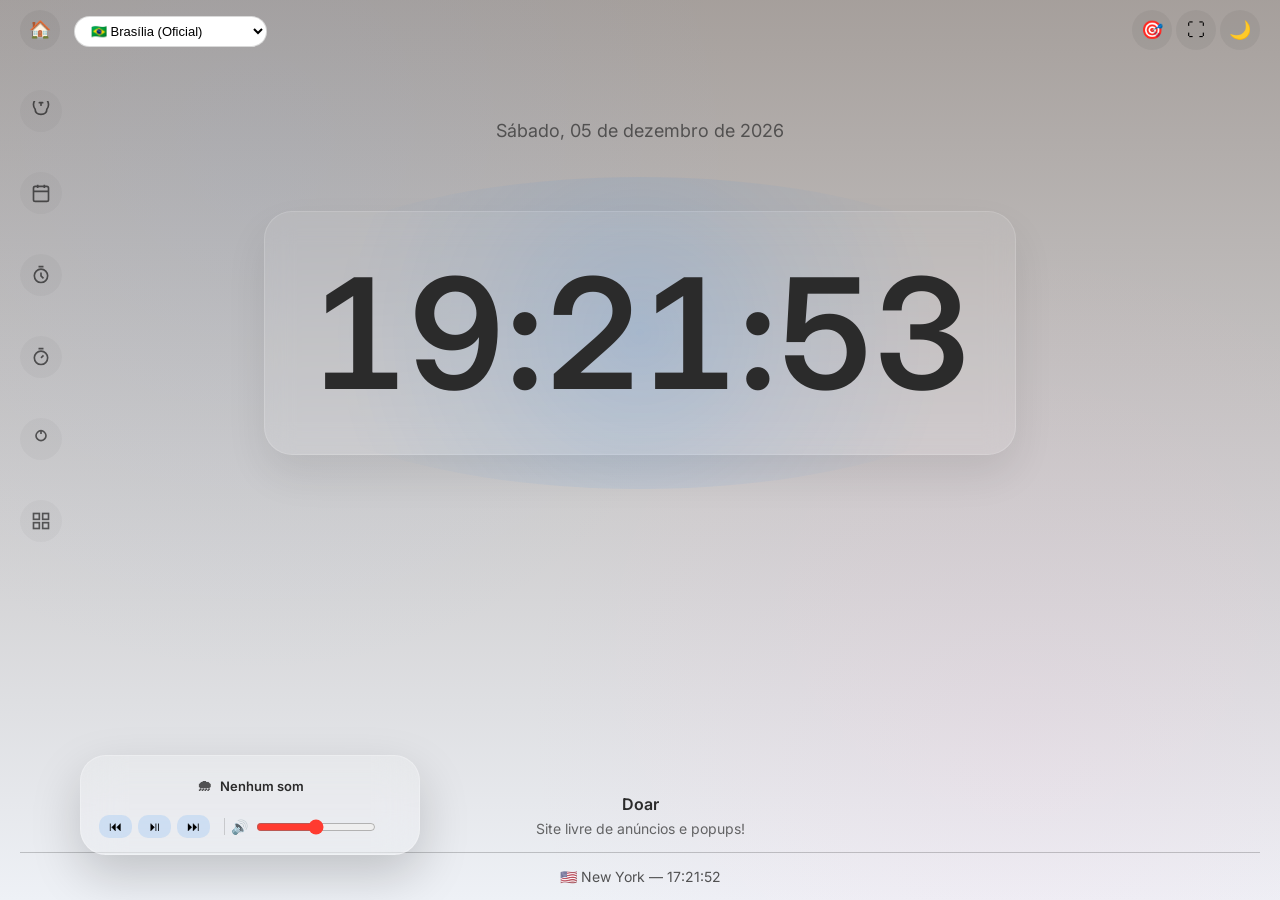
==== commit 3896a5d8: "ajustes youtube navigation" ====
--- a/index.html
+++ b/index.html
@@ -21,11 +21,15 @@
 
 <div class="ambient-controls-row">
 
+<div class="ambient-transport">
 <button id="ambientPrev">⏮</button>
 <button id="ambientPlay">⏯</button>
 <button id="ambientNext">⏭</button>
-
+</div>
+
+<div class="ambient-volume">
 <input id="ambientVolume" type="range" min="0" max="1" step="0.01">
+</div>
 
 </div>
 
@@ -37,14 +41,14 @@
 <div id="ambientYoutube" class="ambient-youtube hidden">
 
 <div class="youtube-presets">
-  <button onclick="youtubePreset('lofi')">Lofi</button>
-  <button onclick="youtubePreset('focus')">Focus</button>
-  <button onclick="youtubePreset('piano')">Piano</button>
-  <button onclick="youtubePreset('rain')">Rain</button>
-  <button onclick="youtubePreset('jazz')">Jazz</button>
-  <button onclick="youtubePreset('ambient')">Ambient</button>
-  <button onclick="youtubePreset('nature')">Nature</button>
-  <button onclick="youtubePreset('white')">White</button>
+  <button data-preset="lofi">Lofi</button>
+  <button data-preset="focus">Focus</button>
+  <button data-preset="piano">Piano</button>
+  <button data-preset="rain">Rain</button>
+  <button data-preset="jazz">Jazz</button>
+  <button data-preset="ambient">Ambient</button>
+  <button data-preset="nature">Nature</button>
+  <button data-preset="white">White</button>
 </div>
 
 <input id="youtubeSearch"
@@ -55,16 +59,6 @@
 
 <div id="youtubeControls" class="youtube-controls">
 
-<div class="yt-time">
-
-<span id="ytCurrent">0:00</span>
-
-<input id="ytSeek" type="range" min="0" max="100" value="0">
-
-<span id="ytDuration">0:00</span>
-
-</div>
-
 <div class="yt-buttons">
 
 <button id="ytPrev">⏮</button>
@@ -75,7 +69,7 @@
 
 <div class="yt-volume">
 
-<input id="ytVolume" type="range" min="0" max="100" value="50">
+<input id="ytVolume" type="range" min="1" max="100" value="50">
 </div>
 
 </div>
--- a/css/style.css
+++ b/css/style.css
@@ -1643,18 +1643,55 @@
 ===================================================== */
 
 .ambient-main{
+
 display:flex;
 align-items:center;
-gap:10px;
+justify-content:center;
+
+gap:8px;
+
+padding:4px 10px;
+
+border-radius:12px;
 
 font-size:13px;
 font-weight:600;
 
 cursor:pointer;
-}
+
+transition:all .18s ease;
+
+}
+
+/* hover indica que é clicável */
+
+.ambient-main:hover{
+
+background:rgba(0,120,255,0.15);
+
+transform:scale(1.03);
+
+}
+
+/* ícone menor e alinhado */
 
 #ambientIcon{
-font-size:18px;
+font-size:15px;
+opacity:.8;
+}
+
+/* título centralizado */
+
+#ambientTrack{
+
+max-width:170px;
+
+text-align:center;
+
+overflow:hidden;
+white-space:nowrap;
+text-overflow:ellipsis;
+
 }
 
 /* =====================================================
@@ -1663,9 +1700,15 @@
 
 .ambient-controls-row{
 
-display:flex;
+display:grid;
+
+grid-template-columns:auto 1fr;
+
 align-items:center;
-gap:8px;
+
+gap:14px;
+
+margin-top:6px;
 
 }
 
@@ -2135,7 +2178,15 @@
 margin-bottom:10px;
 }
 
+.youtube-result.playing{
+background:rgba(90,140,255,0.35);
+border-left:4px solid #3b6cff;
+font-weight:600;
+}
+
 .youtube-result{
+
+cursor:pointer;
 
 display:grid;
 grid-template-columns:34px 100px 1fr;
@@ -2272,4 +2323,52 @@
 
 #ytDuration{
 text-align:right;
+}
+
+.ambient-transport{
+
+display:flex;
+
+align-items:center;
+
+gap:6px;
+
+}
+
+.ambient-volume{
+
+display:flex;
+
+align-items:center;
+
+gap:8px;
+
+padding-left:6px;
+
+border-left:1px solid rgba(0,0,0,0.15);
+
+}
+
+body.dark .ambient-volume{
+border-left:1px solid rgba(255,255,255,0.15);
+}
+
+.ambient-volume::before{
+
+content:"🔊";
+
+font-size:14px;
+
+opacity:.75;
+
+}
+
+#ambientVolume{
+
+width:120px;
+
+cursor:pointer;
+
+accent-color:#ff3b30;
+
 }
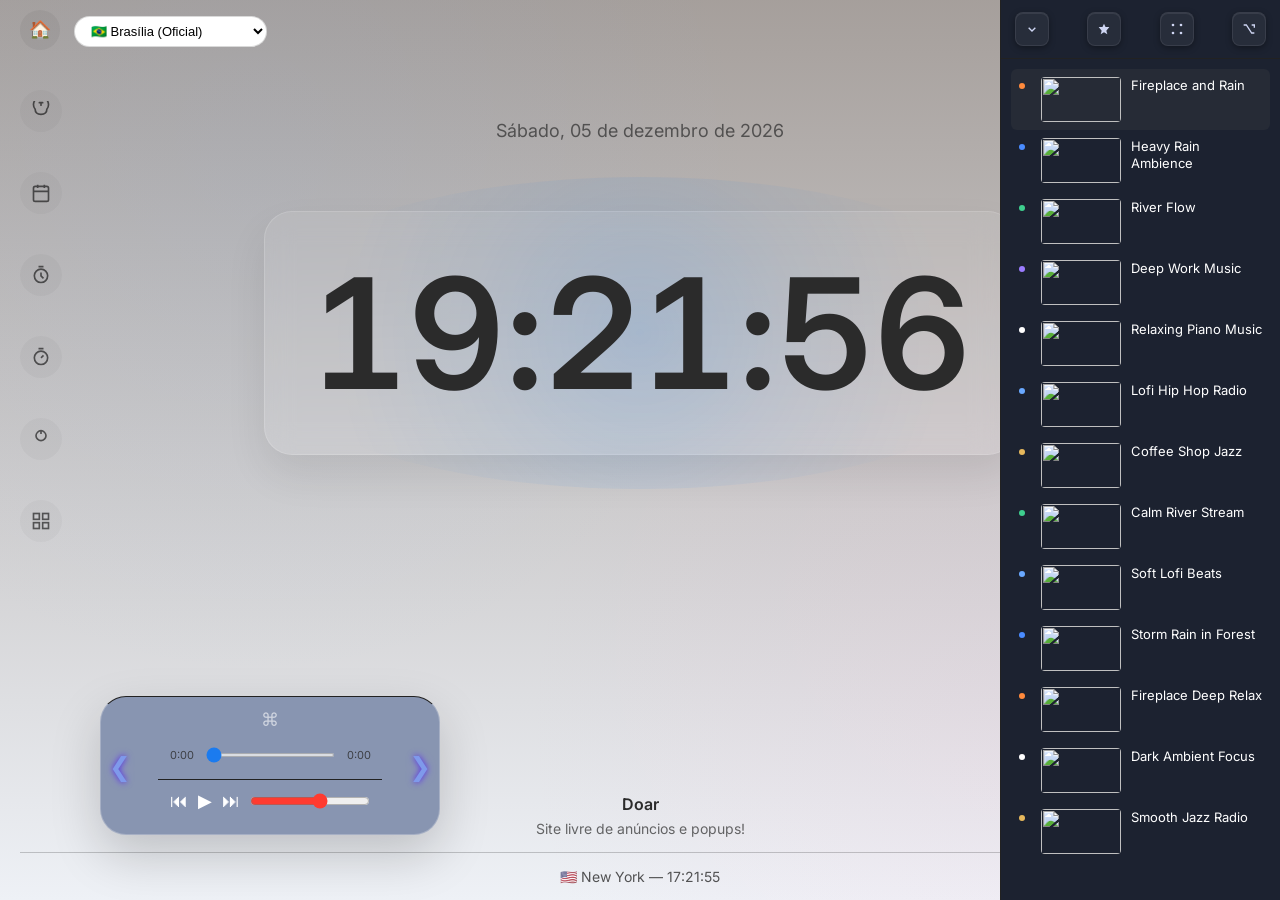
==== commit a07798ee: "fix: reorganiza categorySelector no body e ajustes no ambient player" ====
--- a/index.html
+++ b/index.html
@@ -6,78 +6,33 @@
 <title>Study OS</title>
 <link href="https://fonts.googleapis.com/css2?family=Inter:wght@400;600;700&display=swap" rel="stylesheet">
 <link rel="stylesheet" href="css/style.css">
+<link rel="stylesheet" href="css/ambient.css">
 </head>
 
-
+</div>
+
+</div>
 
 <body>
 
-<div id="ambientPlayer" class="ambient-player">
-
-<div id="ambientMain" class="ambient-main">
-<span id="ambientIcon">🌧</span>
-<span id="ambientTrack">Nenhum som</span>
-</div>
-
-<div class="ambient-controls-row">
-
-<div class="ambient-transport">
-<button id="ambientPrev">⏮</button>
-<button id="ambientPlay">⏯</button>
-<button id="ambientNext">⏭</button>
-</div>
-
-<div class="ambient-volume">
-<input id="ambientVolume" type="range" min="0" max="1" step="0.01">
-</div>
-
-</div>
-
-</div>
-
-<div id="ambientPanelNew" class="ambient-panel-new" tabindex="0">
-<div id="ambientCategories"></div>
-
-<div id="ambientYoutube" class="ambient-youtube hidden">
-
-<div class="youtube-presets">
-  <button data-preset="lofi">Lofi</button>
-  <button data-preset="focus">Focus</button>
-  <button data-preset="piano">Piano</button>
-  <button data-preset="rain">Rain</button>
-  <button data-preset="jazz">Jazz</button>
-  <button data-preset="ambient">Ambient</button>
-  <button data-preset="nature">Nature</button>
-  <button data-preset="white">White</button>
-</div>
-
-<input id="youtubeSearch"
-placeholder="Buscar ambiente no YouTube..."
-autocomplete="off">
-
-<div id="youtubeResults"></div>
-
-<div id="youtubeControls" class="youtube-controls">
-
-<div class="yt-buttons">
-
-<button id="ytPrev">⏮</button>
-<button id="ytPlayPause">⏯</button>
-<button id="ytNext">⏭</button>
-
-</div>
-
-<div class="yt-volume">
-
-<input id="ytVolume" type="range" min="1" max="100" value="50">
-</div>
-
-</div>
-
-</div>
-
-<div id="ambientSounds"></div>
-</div>
+<div id="categorySelector" class="category-selector hidden">
+
+<div class="category-wheel">
+
+<div class="cat-item" data-cat="lofi">Lofi</div>
+<div class="cat-item" data-cat="focus">Focus</div>
+<div class="cat-item" data-cat="piano">Piano</div>
+<div class="cat-item" data-cat="jazz">Jazz</div>
+<div class="cat-item" data-cat="ambient">Ambient</div>
+<div class="cat-item" data-cat="nature">Nature</div>
+<div class="cat-item" data-cat="fireplace">Fireplace</div>
+<div class="cat-item" data-cat="rain">Rain</div>
+<div class="cat-item" data-cat="white">Noise</div>
+
+</div>
+</div>
+
+<div id="ambientRoot"></div>
 
     <div id="customModal" class="custom-modal hidden">
   <div class="custom-box">
@@ -235,7 +190,15 @@
 <script src="js/pomodoro.js"></script>
 <script src="js/qts.js"></script>
 <script src="js/stats.js"></script>
-<script src="js/ambient.js"></script>
+<!-- ambient antigo desativado -->
+<!-- <script src="js/ambient.js"></script> -->
+
+<script src="ambient/ambientState.js"></script>
+<script src="ambient/ambientYoutube.js"></script>
+<script src="ambient/ambientUI.js"></script>
+<script src="ambient/ambientKeyboard.js"></script>
+<script src="ambient/ambientPlayer.js"></script>
+
 <script src="js/app.js"></script>
 
 </body>
--- a/css/ambient.css
+++ b/css/ambient.css
@@ -0,0 +1,777 @@
+.ambient-panel{
+position:fixed;
+right:0;
+top:0;
+
+width:clamp(200px,22vw,280px);
+height:100vh;
+background:#1c2230;
+transition:background 0.4s ease;
+color:white;
+display:flex;
+flex-direction:column;
+border-left:1px solid #222222;
+z-index:50;
+}
+
+.ambient-header{
+display:flex;
+justify-content:space-between;
+align-items:center;
+padding:12px 14px;
+font-weight:600;
+border-bottom:1px solid #222;
+}
+
+.ambient-list{
+flex:1;
+overflow-y:auto;
+padding:10px;
+overscroll-behavior:contain;
+}
+
+.ambient-item{
+display:flex;
+gap:10px;
+padding:8px;
+border-radius:6px;
+cursor:pointer;
+transition:0.2s;
+}
+
+.ambient-item img{
+width:80px;
+height:45px;
+border-radius:4px;
+}
+
+.ambient-title{
+font-size:13px;
+line-height:1.3;
+}
+
+.ambient-item:hover{
+background:#1a1d24;
+}
+
+.ambient-item.cursor{
+background:#262b36;
+}
+
+.ambient-player{
+display:flex;
+align-items:center;
+gap:10px;
+padding:12px;
+border-top:1px solid #222;
+}
+
+.ambient-player button{
+background:none;
+border:none;
+color:white;
+font-size:18px;
+cursor:pointer;
+}
+
+#ambientVolume{
+flex:1;
+}
+
+.ambient-item.playing{
+background:#3a4458;
+border-left:3px solid #6aa9ff;
+}
+
+.ambient-item.playing .ambient-title{
+font-weight:600;
+}
+
+.ambient-progress{
+display:flex;
+align-items:center;
+gap:8px;
+padding:6px 12px;
+font-size:12px;
+opacity:0.8;
+}
+
+#ambientSeek{
+flex:1;
+height:4px;
+cursor:pointer;
+}
+
+.ambient-controls{
+display:flex;
+align-items:center;
+gap:10px;
+padding:10px 12px;
+border-top:1px solid #222;
+}
+
+#ambientTimeCurrent,
+#ambientTimeTotal{
+width:auto;
+min-width:32px;
+text-align:center;
+font-size:11px;
+line-height:16px;
+}
+
+.ambient-controls button{
+background:none;
+border:none;
+color:white;
+font-size:18px;
+cursor:pointer;
+}
+
+.ambient-item.playing::after{
+content:"";
+margin-left:auto;
+width:14px;
+height:14px;
+display:inline-block;
+background:
+linear-gradient(#6aa9ff,#6aa9ff) 2px 100%/2px 40%,
+linear-gradient(#6aa9ff,#6aa9ff) 6px 100%/2px 70%,
+linear-gradient(#6aa9ff,#6aa9ff) 10px 100%/2px 50%;
+background-repeat:no-repeat;
+animation:ambientBars 1s infinite ease-in-out;
+}
+
+@keyframes ambientBars{
+
+0%{
+background-size:
+2px 30%,
+2px 60%,
+2px 40%;
+}
+
+50%{
+background-size:
+2px 70%,
+2px 30%,
+2px 60%;
+}
+
+100%{
+background-size:
+2px 30%,
+2px 60%,
+2px 40%;
+}
+
+}
+
+.ambient-item.favorite{
+border-left:3px solid #9bca1b;
+}
+
+.ambient-progress{
+display:flex;
+align-items:center;
+gap:6px;
+flex:1;
+}
+
+#ambientSeek{
+flex:1;
+cursor:pointer;
+}
+
+#ambientCurrent,
+#ambientDuration{
+font-size:11px;
+color:#aaa;
+min-width:24px;
+text-align:center;
+}
+
+/* category markers */
+
+.ambient-item::before{
+content:"";
+width:3px;
+border-radius:2px;
+margin-right:6px;
+display:block;
+}
+
+.cat-lofi::before{
+background:#6aa9ff;
+}
+
+.cat-jazz::before{
+background:#e6b85c;
+}
+
+.cat-piano::before{
+background:#d8d8d8;
+}
+
+.cat-focus::before{
+background:#9b7cff;
+}
+
+.cat-ambient::before{
+background:#5ed39a;
+}
+
+/* category dots */
+
+.ambient-item::before{
+content:"";
+width:6px;
+height:6px;
+border-radius:50%;
+margin-right:6px;
+margin-top:6px;
+flex-shrink:0;
+}
+
+.cat-lofi::before{background:#6aa9ff;}
+.cat-focus::before{background:#9b7cff;}
+.cat-piano::before{background:#ffffff;}
+.cat-jazz::before{background:#e6b85c;}
+.cat-ambient::before{background:#5ed39a;}
+.cat-nature::before{background:#3ecf8e;}
+.cat-fireplace::before{background:#ff8a3c;}
+.cat-rain::before{background:#4a8cff;}
+.cat-white::before{background:#999;}
+
+/* painel por categoria */
+
+.panel-lofi{background:#1d2738;}
+.panel-focus{background:#241f3a;}
+.panel-piano{background:#2a2c33;}
+.panel-jazz{background:#2a241a;}
+.panel-ambient{background:#1c2b26;}
+.panel-nature{background:#1b2d25;}
+.panel-fireplace{background:#2a1f1a;}
+.panel-rain{background:#1a2536;}
+.panel-white{background:#2a2a2a;}
+
+.ambient-panel.hidden{
+transform:translateX(100%);
+transition:transform .25s ease;
+}
+
+.ambient-mini{
+display:flex;
+flex-direction:column;
+}
+
+.ambient-mini .ambient-player{
+border-top:none;
+}
+
+/* esconder somente catálogo */
+
+.ambient-panel.catalog-hidden .ambient-header,
+.ambient-panel.catalog-hidden .ambient-list{
+display:none;
+}
+
+
+.ambient-mini{
+position:fixed;
+left:20px;
+bottom:20px;
+
+width:clamp(220px,28vw,320px);
+background:rgba(28,34,48,0.92);
+backdrop-filter:blur(8px);
+
+border-radius:14px;
+
+box-shadow:0 8px 24px rgba(0,0,0,0.35);
+
+z-index:60;
+}
+
+.ambient-mini .ambient-player{
+display:flex;
+align-items:center;
+gap:10px;
+
+background:#8895b1;
+padding:12px;
+border-top:1px solid #222;
+}
+
+.ambient-mini .ambient-controls{
+display:flex;
+align-items:center;
+gap:10px;
+padding:10px 12px;
+border-top:1px solid #222;
+}
+
+.ambient-mini .ambient-progress{
+display:flex;
+align-items:center;
+gap:8px;
+padding:6px 12px;
+font-size:12px;
+opacity:0.8;
+}
+
+@media (max-width:1200px){
+
+.ambient-mini{
+left:10px;
+bottom:90px;
+}
+@media (max-width:1200px){
+
+.ambient-mini{
+width:200px;
+}
+
+.ambient-mini .ambient-player{
+padding:8px;
+gap:6px;
+}
+
+.ambient-mini .ambient-controls{
+padding:6px 8px;
+gap:6px;
+}
+
+.ambient-mini .ambient-progress{
+padding:4px 8px;
+}
+
+}
+
+}
+
+@media (max-width:1200px){
+
+/* imagens da lista */
+
+.ambient-item img{
+width:60px;
+height:34px;
+}
+
+/* título das músicas */
+
+.ambient-title{
+font-size:12px;
+}
+
+/* tempo */
+
+#ambientTimeCurrent,
+#ambientTimeTotal{
+font-size:10px;
+width:42px;
+}
+
+/* controles */
+
+.ambient-controls button,
+.ambient-player button{
+font-size:16px;
+}
+
+}
+
+#ambientHelp{
+position:fixed;
+inset:0;
+background:rgba(0,0,0,0.55);
+backdrop-filter:blur(6px);
+display:flex;
+align-items:center;
+justify-content:center;
+z-index:9999;
+}
+
+.ambient-help-box{
+background:#1c2230;
+padding:26px 32px;
+border-radius:12px;
+color:white;
+font-size:14px;
+line-height:1.8;
+box-shadow:0 10px 40px rgba(0,0,0,0.5);
+}
+
+.ambient-help-box h3{
+margin-bottom:12px;
+font-weight:600;
+}
+
+.ambient-help-close{
+margin-top:12px;
+opacity:.6;
+font-size:12px;
+}
+
+#ambientHelpClose{
+position:absolute;
+top:10px;
+right:12px;
+background:none;
+border:none;
+color:white;
+font-size:16px;
+cursor:pointer;
+opacity:.6;
+}
+
+#ambientHelpClose:hover{
+opacity:1;
+}
+
+.ambient-help-box{
+position:relative;
+}
+
+.category-selector{
+position:fixed;
+inset:0;
+display:flex;
+align-items:center;
+justify-content:center;
+background:rgba(0,0,0,0.65);
+backdrop-filter:blur(6px);
+z-index:999;
+animation:catFade .35s ease;
+}
+@keyframes catFade{
+from{
+opacity:0;
+transform:scale(.92);
+}
+to{
+opacity:1;
+transform:scale(1);
+}
+}
+
+.category-selector.hidden{
+display:none;
+}
+
+/* roda */
+
+.category-wheel{
+position:relative;
+width:min(360px,70vw);
+height:min(360px,70vw);
+margin:auto;
+display:flex;
+align-items:center;
+justify-content:center;
+filter:drop-shadow(0 30px 60px rgba(0,0,0,.5));
+}
+
+/* botões */
+
+.cat-item{
+position:absolute;
+
+width:64px;
+height:64px;
+
+left:50%;
+top:50%;
+
+border-radius:50%;
+
+display:flex;
+align-items:center;
+justify-content:center;
+
+font-weight:600;
+font-size:13px;
+
+color:white;
+
+cursor:pointer;
+
+transform-origin:center;
+
+box-shadow:0 8px 22px rgba(0,0,0,0.35);
+
+transition:
+transform .18s ease,
+box-shadow .18s ease;
+
+}
+
+/* expansão sem deslocamento */
+
+.cat-item:hover{
+
+width:78px;
+height:78px;
+
+margin-left:-7px;
+margin-top:-7px;
+
+box-shadow:0 14px 34px rgba(0,0,0,.45);
+
+color:transparent;
+
+z-index:5;
+
+}
+
+/* ícone central */
+
+.cat-item::after{
+
+content:"";
+
+position:absolute;
+
+width:28px;
+height:28px;
+
+left:50%;
+top:50%;
+
+transform:translate(-50%,-50%);
+
+opacity:0;
+
+background-size:contain;
+background-repeat:no-repeat;
+background-position:center;
+
+transition:opacity .2s;
+
+z-index:2;
+
+}
+
+.cat-item:hover::after{
+opacity:1;
+}
+
+/* posições */
+
+.cat-item[data-cat="lofi"]{
+transform:rotate(0deg) translate(140px) rotate(0deg);
+}
+
+.cat-item[data-cat="focus"]{
+transform:rotate(40deg) translate(140px) rotate(-40deg);
+}
+
+.cat-item[data-cat="piano"]{
+transform:rotate(80deg) translate(140px) rotate(-80deg);
+}
+
+.cat-item[data-cat="jazz"]{
+transform:rotate(120deg) translate(140px) rotate(-120deg);
+}
+
+.cat-item[data-cat="ambient"]{
+transform:rotate(160deg) translate(140px) rotate(-160deg);
+}
+
+.cat-item[data-cat="nature"]{
+transform:rotate(200deg) translate(140px) rotate(-200deg);
+}
+
+.cat-item[data-cat="fireplace"]{
+transform:rotate(240deg) translate(140px) rotate(-240deg);
+}
+
+.cat-item[data-cat="rain"]{
+transform:rotate(280deg) translate(140px) rotate(-280deg);
+}
+
+.cat-item[data-cat="white"]{
+transform:rotate(320deg) translate(140px) rotate(-320deg);
+}
+
+/* cores */
+
+[data-cat="lofi"]{background:#6aa9ff;}
+[data-cat="focus"]{background:#9b7cff;}
+[data-cat="piano"]{background:#e0e0e0;color:black;}
+[data-cat="jazz"]{background:#e6b85c;color:black;}
+
+[data-cat="ambient"]{background:#5ed39a;}
+[data-cat="nature"]{background:#3ecf8e;}
+[data-cat="rain"]{background:#ff8a3c;}
+[data-cat="fireplace"]{background:#4a8cff;}
+
+[data-cat="white"]{background:#888;}
+
+/* ícones SVG embutidos */
+
+[data-cat="lofi"]::after{
+content:"";
+background-image:url("data:image/svg+xml,%3Csvg xmlns='http://www.w3.org/2000/svg' viewBox='0 0 24 24' fill='white'%3E%3Cpath d='M12 3a9 9 0 0 0-9 9v6h4v-6a5 5 0 0 1 10 0v6h4v-6a9 9 0 0 0-9-9z'/%3E%3C/svg%3E");
+}
+
+[data-cat="focus"]::after{
+content:"";
+background-image:url("data:image/svg+xml,%3Csvg xmlns='http://www.w3.org/2000/svg' viewBox='0 0 24 24' fill='white'%3E%3Ccircle cx='12' cy='12' r='4'/%3E%3Cpath d='M12 2v4M12 18v4M2 12h4M18 12h4' stroke='white' stroke-width='2' fill='none'/%3E%3C/svg%3E");
+}
+
+[data-cat="piano"]::after{
+content:"";
+background-image:url("data:image/svg+xml,%3Csvg xmlns='http://www.w3.org/2000/svg' viewBox='0 0 24 24' fill='white'%3E%3Crect x='3' y='5' width='18' height='14' rx='2'/%3E%3Crect x='7' y='5' width='2' height='8' fill='black'/%3E%3Crect x='11' y='5' width='2' height='8' fill='black'/%3E%3Crect x='15' y='5' width='2' height='8' fill='black'/%3E%3C/svg%3E");
+}
+
+[data-cat="jazz"]::after{
+content:"";
+background-image:url("data:image/svg+xml,%3Csvg xmlns='http://www.w3.org/2000/svg' viewBox='0 0 24 24' fill='white'%3E%3Cpath d='M14 3v10.5a3.5 3.5 0 1 1-2-3.2V3h2z'/%3E%3C/svg%3E");
+}
+
+[data-cat="ambient"]::after{
+content:"";
+background-image:url("data:image/svg+xml,%3Csvg xmlns='http://www.w3.org/2000/svg' viewBox='0 0 24 24' fill='white'%3E%3Ccircle cx='12' cy='12' r='3'/%3E%3Ccircle cx='12' cy='12' r='8' fill='none' stroke='white' stroke-width='2'/%3E%3C/svg%3E");
+}
+
+[data-cat="nature"]::after{
+content:"";
+background-image:url("data:image/svg+xml,%3Csvg xmlns='http://www.w3.org/2000/svg' viewBox='0 0 24 24' fill='white'%3E%3Cpath d='M12 2C7 5 4 9 4 13a8 8 0 0 0 16 0c0-4-3-8-8-11z'/%3E%3Cpath d='M12 6v12' stroke='white' stroke-width='2' fill='none'/%3E%3C/svg%3E");
+}
+
+[data-cat="fireplace"]::after{
+content:"";
+background-image:url("data:image/svg+xml,%3Csvg xmlns='http://www.w3.org/2000/svg' viewBox='0 0 24 24' fill='white'%3E%3Cpath d='M12 2c2 3 4 5 4 8a4 4 0 1 1-8 0c0-3 2-5 4-8z'/%3E%3Crect x='6' y='16' width='12' height='2'/%3E%3C/svg%3E");
+}
+
+[data-cat="rain"]::after{
+content:"";
+background-image:url("data:image/svg+xml,%3Csvg xmlns='http://www.w3.org/2000/svg' viewBox='0 0 24 24' fill='white'%3E%3Cpath d='M7 15l-1 4M12 15l-1 4M17 15l-1 4' stroke='white' stroke-width='2'/%3E%3Ccircle cx='12' cy='10' r='4' fill='none' stroke='white' stroke-width='2'/%3E%3C/svg%3E");
+}
+
+[data-cat="white"]::after{
+content:"";
+background-image:url("data:image/svg+xml,%3Csvg xmlns='http://www.w3.org/2000/svg' viewBox='0 0 24 24' fill='white'%3E%3Crect x='4' y='4' width='16' height='16' rx='2'/%3E%3C/svg%3E");
+}
+
+/* botões do header */
+
+.ambient-header button{
+
+width:34px;
+height:34px;
+
+display:flex;
+align-items:center;
+justify-content:center;
+
+border-radius:8px;
+
+background:rgba(255,255,255,0.05);
+
+border:1px solid rgba(255,255,255,0.08);
+
+box-shadow:
+inset 0 1px 0 rgba(255,255,255,0.08),
+0 2px 6px rgba(0,0,0,0.35);
+
+color:#cfd6f3;
+
+cursor:pointer;
+
+transition:
+background .2s,
+transform .15s,
+box-shadow .2s;
+
+}
+
+
+/* hover */
+
+.ambient-header button:hover{
+
+background:rgba(255,255,255,0.12);
+
+transform:translateY(-1px);
+
+box-shadow:
+inset 0 1px 0 rgba(255,255,255,0.12),
+0 4px 12px rgba(0,0,0,0.45);
+
+}
+
+
+/* pressionado */
+
+.ambient-header button:active{
+
+transform:translateY(1px);
+
+box-shadow:
+inset 0 2px 6px rgba(0,0,0,0.6);
+
+}
+
+#ambientHelpBtn{
+
+font-size:18px;
+
+opacity:.6;
+
+transition:
+transform .25s,
+opacity .25s,
+text-shadow .25s;
+
+}
+
+.mini-indicator{
+
+position:absolute;
+top:50%;
+transform:translateY(-50%);
+
+font-size:26px;
+font-weight:700;
+
+color:#7c9bff;
+
+opacity:.75;
+
+pointer-events:none;
+
+cursor:pointer;   /* mãozinha */
+
+text-shadow:
+0 0 6px rgb(63, 5, 253),
+0 0 14px rgba(155,124,255,.4);
+
+transition:.2s;
+
+}
+
+.mini-indicator.left{
+left:8px;
+}
+
+.mini-indicator.right{
+right:8px;
+}
+
+.ambient-mini:hover .mini-indicator{
+opacity:1;
+}
+
+#ambientMini:hover{
+cursor:pointer;
+}
+
+#ambientMini{
+cursor:grab;
+}
+
+#ambientMini.dragging{
+cursor:grabbing;
+}
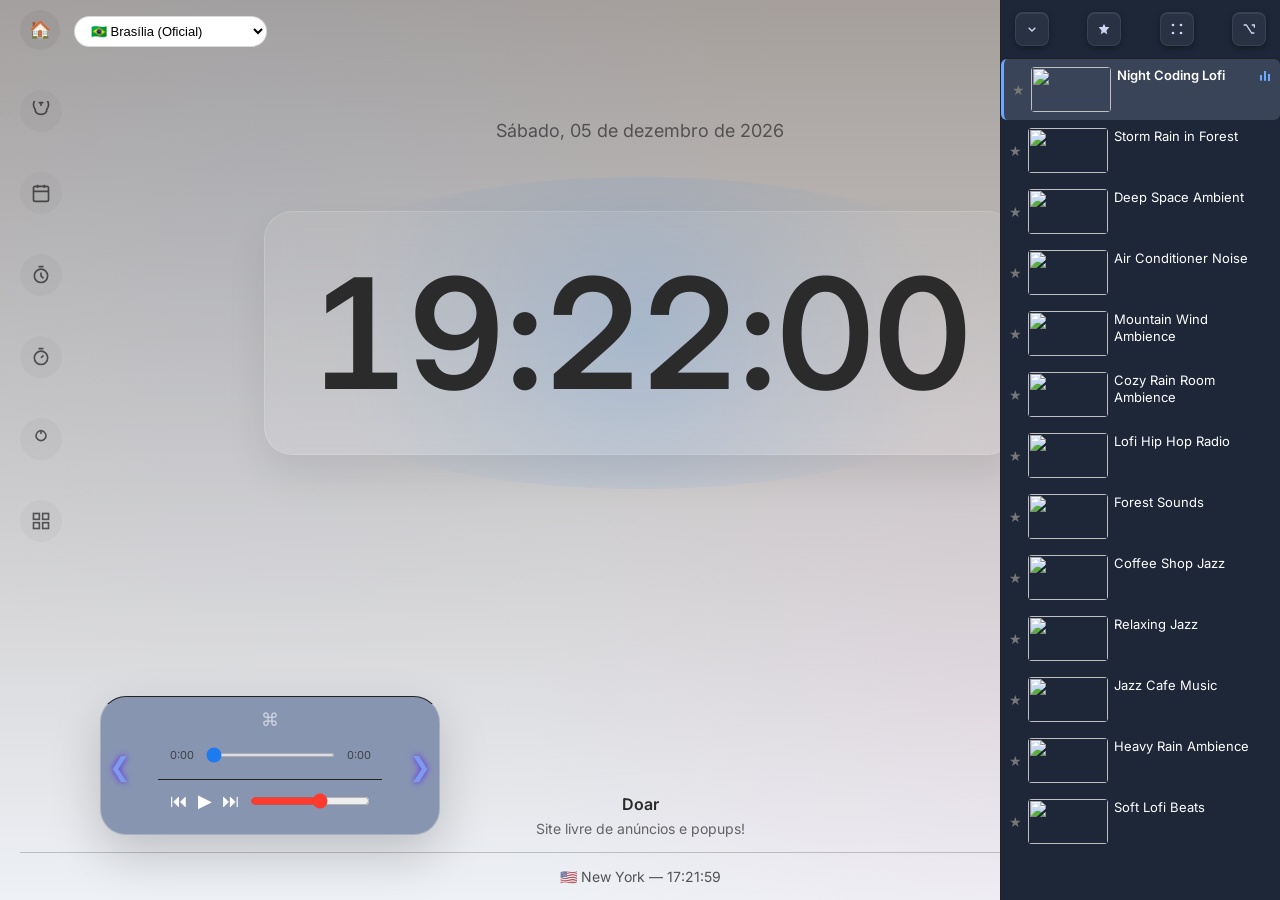
==== commit e4b7e5e4: "player ui adjustments" ====
--- a/index.html
+++ b/index.html
@@ -190,8 +190,6 @@
 <script src="js/pomodoro.js"></script>
 <script src="js/qts.js"></script>
 <script src="js/stats.js"></script>
-<!-- ambient antigo desativado -->
-<!-- <script src="js/ambient.js"></script> -->
 
 <script src="ambient/ambientState.js"></script>
 <script src="ambient/ambientYoutube.js"></script>
--- a/css/style.css
+++ b/css/style.css
@@ -662,7 +662,7 @@
 .qts-interval {
     background: #eaeaea;
     font-weight: 600;
-    cursor: grab;
+    cursor: pointer;
 }
 
 .qts-interval:hover {
@@ -2371,4 +2371,9 @@
 
 accent-color:#ff3b30;
 
+}
+
+.qts-now {
+    background: rgba(0,120,255,0.15) !important;
+    outline: 2px solid rgba(0,120,255,0.6);
 }
--- a/css/ambient.css
+++ b/css/ambient.css
@@ -26,13 +26,13 @@
 .ambient-list{
 flex:1;
 overflow-y:auto;
-padding:10px;
+padding:0;
 overscroll-behavior:contain;
 }
 
 .ambient-item{
 display:flex;
-gap:10px;
+gap:6px;
 padding:8px;
 border-radius:6px;
 cursor:pointer;
@@ -190,60 +190,6 @@
 text-align:center;
 }
 
-/* category markers */
-
-.ambient-item::before{
-content:"";
-width:3px;
-border-radius:2px;
-margin-right:6px;
-display:block;
-}
-
-.cat-lofi::before{
-background:#6aa9ff;
-}
-
-.cat-jazz::before{
-background:#e6b85c;
-}
-
-.cat-piano::before{
-background:#d8d8d8;
-}
-
-.cat-focus::before{
-background:#9b7cff;
-}
-
-.cat-ambient::before{
-background:#5ed39a;
-}
-
-/* category dots */
-
-.ambient-item::before{
-content:"";
-width:6px;
-height:6px;
-border-radius:50%;
-margin-right:6px;
-margin-top:6px;
-flex-shrink:0;
-}
-
-.cat-lofi::before{background:#6aa9ff;}
-.cat-focus::before{background:#9b7cff;}
-.cat-piano::before{background:#ffffff;}
-.cat-jazz::before{background:#e6b85c;}
-.cat-ambient::before{background:#5ed39a;}
-.cat-nature::before{background:#3ecf8e;}
-.cat-fireplace::before{background:#ff8a3c;}
-.cat-rain::before{background:#4a8cff;}
-.cat-white::before{background:#999;}
-
-/* painel por categoria */
-
 .panel-lofi{background:#1d2738;}
 .panel-focus{background:#241f3a;}
 .panel-piano{background:#2a2c33;}
@@ -774,4 +720,29 @@
 
 #ambientMini.dragging{
 cursor:grabbing;
+}
+
+.fav-btn{
+
+background:none;
+border:none;
+
+font-size:14px;
+
+color:#777;
+
+cursor:pointer;
+
+margin-right:0;
+
+flex-shrink:0;
+
+}
+
+.fav-btn.active{
+color:#ffd54a;
+}
+
+.fav-btn:hover{
+color:#ffd54a;
 }
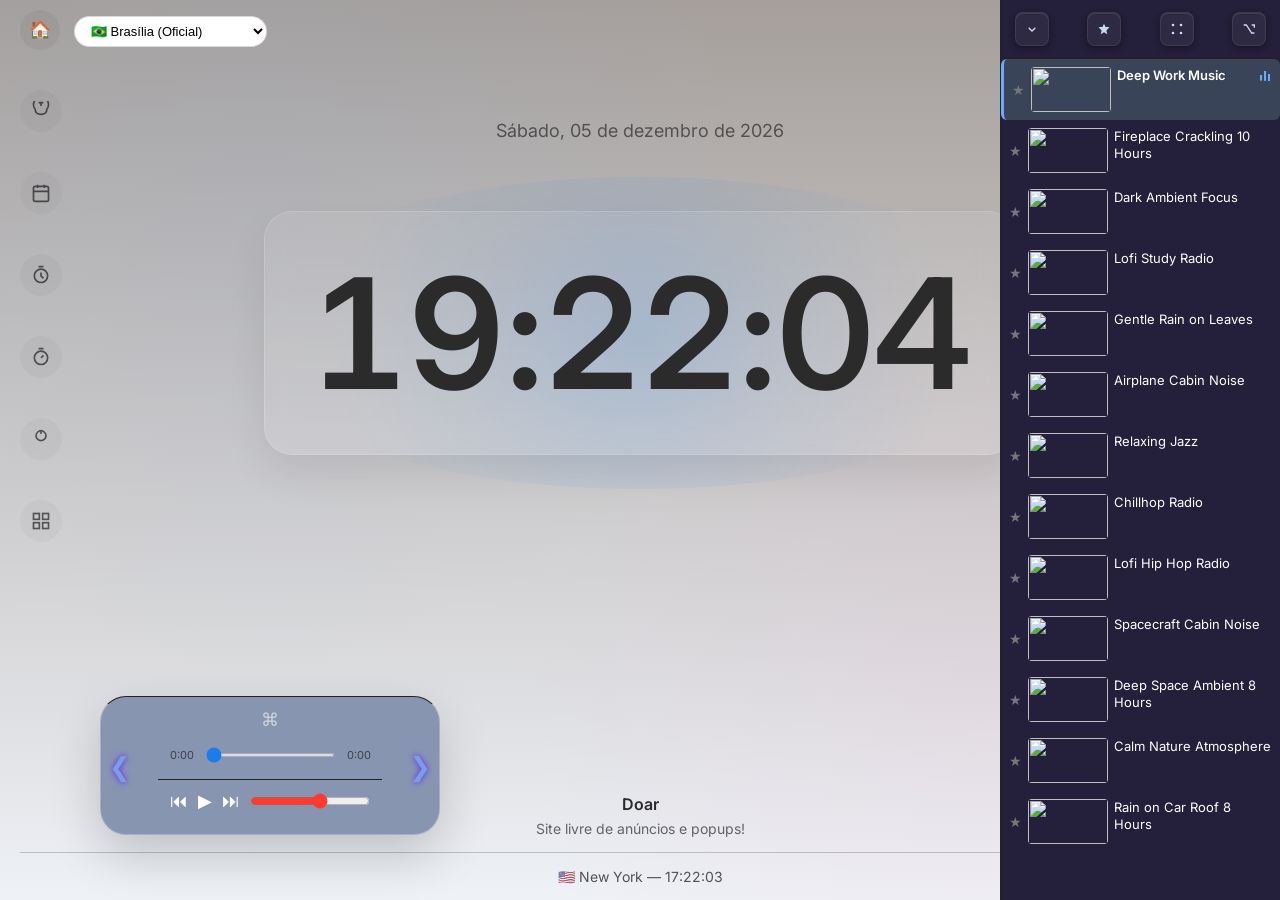
==== commit d19e91bd: "fix(qts): ajusta largura do grid para fit-content e corrige alinhamento do blur" ====
--- a/index.html
+++ b/index.html
@@ -65,7 +65,7 @@
 </div>
 
     <div class="topbar-right">
-        <button id="printQtsBtn" class="icon-circle" title="Imprimir Quadro">🖨</button>
+        <button id="printQtsBtn" class="icon-circle" title="Imprimir / Salvar PDF">🖨</button>
         <button id="focusModeBtn" class="icon-circle" title="Modo Foco">🎯</button>
         <button id="fullscreenBtn" class="icon-circle" title="Tela cheia">⛶</button>
         <button id="darkToggle" class="icon-circle" title="Modo noturno">🌙</button>
--- a/css/style.css
+++ b/css/style.css
@@ -600,16 +600,29 @@
 /* ================= QTS ================= */
 
 #qtsGrid {
-    width: 78%;
+     width: fit-content;
+    max-width: 75%;
     margin: 30px auto;
-    gap: 3px;
+    gap: 4px;
+
+    padding: 10px;
+    border-radius: 16px;
+
+    background: rgba(255,255,255,0.15);
+    backdrop-filter: blur(10px);
+
+    box-shadow: 0 15px 35px rgba(0,0,0,0.15);
+}
+
+body.dark #qtsGrid{
+    background: rgba(255,255,255,0.05);
 }
 
 #qtsGrid > div {
     min-height: 35px;
     border: px solid rgba(0,0,0,0.08);
     border-radius: 4px;
-    display: flex;
+    display: inline-grid;
     align-items: center;
     justify-content: center;
     transition: background 0.2s ease;
@@ -640,8 +653,9 @@
 }
 
 #qtsGrid div[contenteditable="true"]:focus {
-    border: 1px solid rgba(0,120,255,0.5);
-    box-shadow: 0 0 0 2px rgba(0,120,255,0.15);
+    border: 1px solid rgba(0,120,255,0.6);
+    box-shadow: 0 0 0 3px rgba(0,120,255,0.2);
+    transform: scale(1.02);
 }
 
 body.dark #qtsGrid div[contenteditable="true"] {
@@ -683,6 +697,58 @@
     display: flex;
     justify-content: center;
     align-items: center;
+}
+
+/* ===== QTS CONTROLES MELHORADOS ===== */
+
+.qts-controls{
+gap:40px;
+}
+
+.row-control{
+padding:4px;
+gap:6px;
+}
+
+/* LINHAS = azul */
+.row-control:first-child{
+background: rgba(0,120,255,0.12);
+}
+
+/* INTERVALOS = verde */
+.row-control:last-child{
+background: rgba(0,180,120,0.12);
+}
+
+.row-btn{
+border-radius:10px;
+width:34px;
+height:26px;
+font-size:18px;
+display:flex;
+align-items:center;
+justify-content:center;
+}
+
+/* hover mais claro */
+.row-btn:hover{
+transform: scale(1.08);
+filter: brightness(1.05);
+}
+
+.qts-interval{
+background: linear-gradient(90deg, #dcdcdc, #eaeaea);
+font-style: italic;
+letter-spacing: 0.5px;
+opacity: 0.9;
+}
+
+body.dark .qts-interval{
+background: linear-gradient(90deg, #2a2a2a, #333);
+}
+
+#qtsGrid > div:hover{
+background: rgba(0,120,255,0.08);
 }
 
 .qts-controls .row-control + .row-control {
@@ -743,6 +809,25 @@
 
 body.dark .interval-btn {
     background: #1f3a5c;
+}
+
+/* BOTÃO PRINT MELHORADO */
+#printQtsBtn{
+background: linear-gradient(135deg, #4da3ff, #0078ff);
+color: white;
+
+box-shadow:
+0 8px 20px rgba(0,120,255,0.35),
+inset 0 1px 0 rgba(255,255,255,0.3);
+
+border: 1px solid rgba(255,255,255,0.2);
+}
+
+#printQtsBtn:hover{
+transform: scale(1.08);
+box-shadow:
+0 12px 30px rgba(0,120,255,0.5),
+inset 0 1px 0 rgba(255,255,255,0.4);
 }
 
 /* ================= MINI ANALOG CLOCK ================= */
@@ -2376,4 +2461,27 @@
 .qts-now {
     background: rgba(0,120,255,0.15) !important;
     outline: 2px solid rgba(0,120,255,0.6);
-}+}
+
+.qts-templates{
+display:flex;
+justify-content:center;
+gap:10px;
+margin-bottom:15px;
+z-index:10;
+position:relative;
+}
+
+.qts-templates button{
+padding:6px 12px;
+border-radius:12px;
+border:none;
+background:rgba(0,120,255,0.15);
+cursor:pointer;
+font-size:13px;
+transition:.2s;
+}
+
+.qts-templates button:hover{
+background:rgba(0,120,255,0.35);
+}
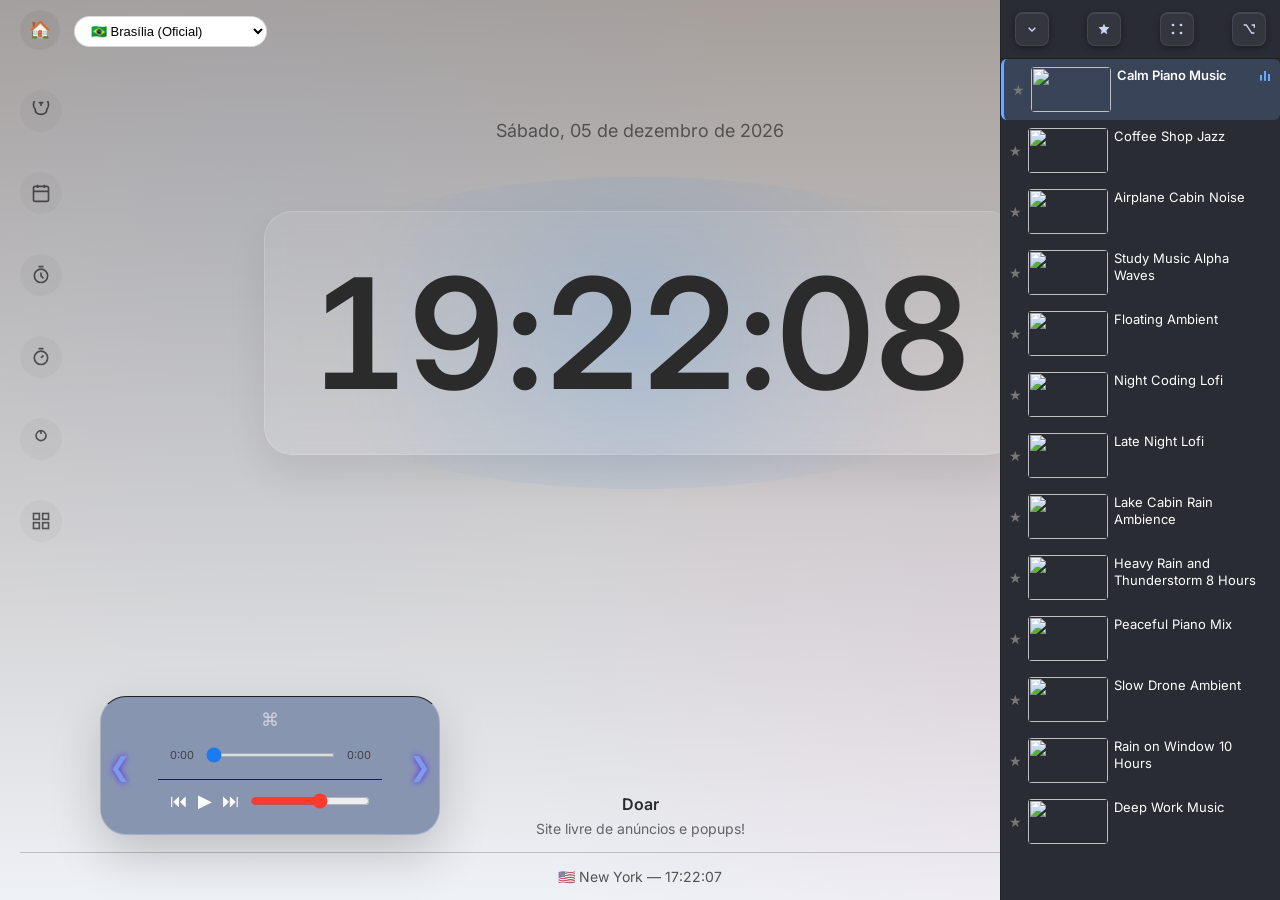
==== commit 5cb28d17: "fix(qts): corrige cálculo dos intervalos usando horários do grid e adiciona progressivo correto" ====
--- a/index.html
+++ b/index.html
@@ -8,10 +8,6 @@
 <link rel="stylesheet" href="css/style.css">
 <link rel="stylesheet" href="css/ambient.css">
 </head>
-
-</div>
-
-</div>
 
 <body>
 
--- a/css/style.css
+++ b/css/style.css
@@ -620,7 +620,7 @@
 
 #qtsGrid > div {
     min-height: 35px;
-    border: px solid rgba(0,0,0,0.08);
+    border: 1px solid rgba(0,0,0,0.08);
     border-radius: 4px;
     display: inline-grid;
     align-items: center;
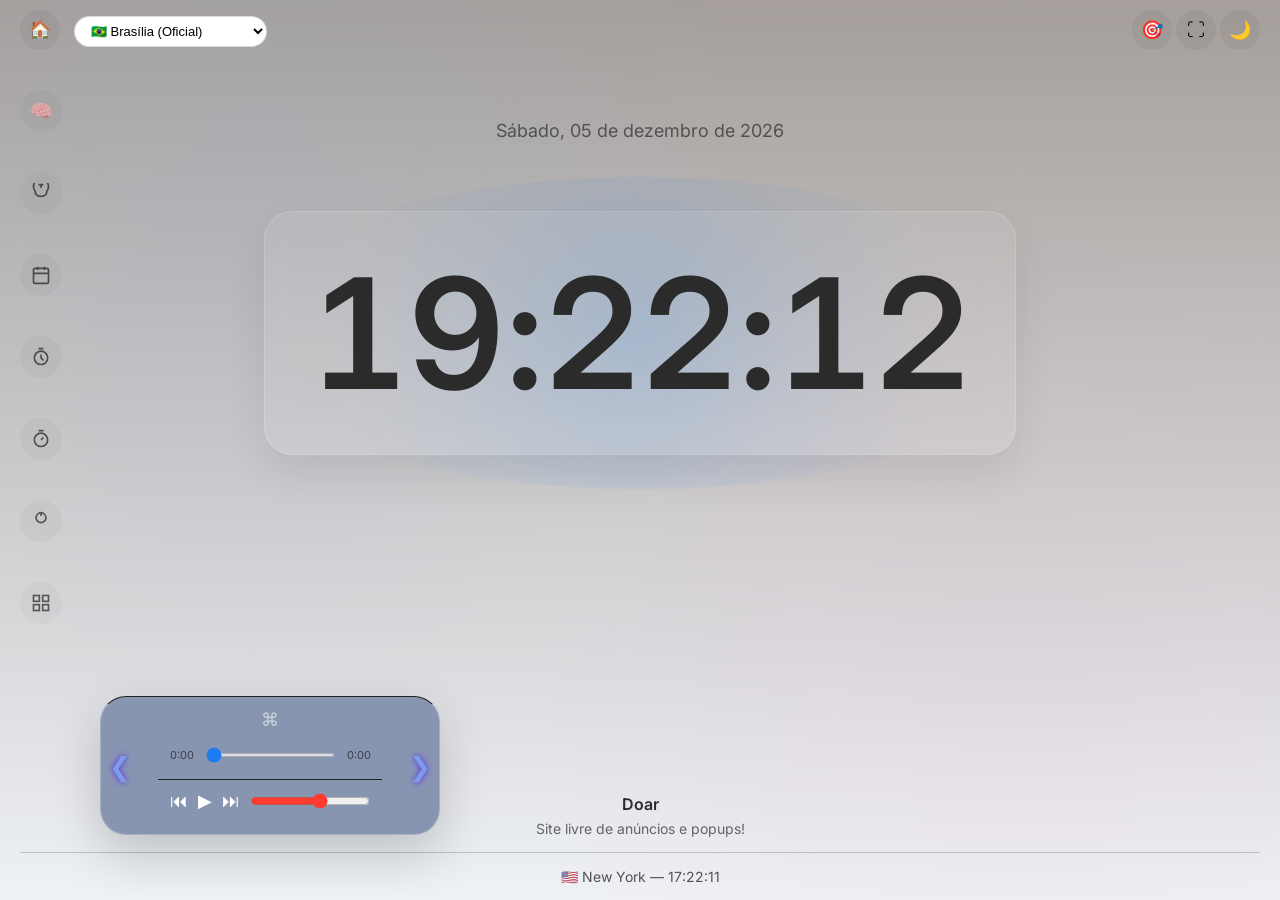
==== commit adf19e23: "feat: questions system base+focus+store+context working" ====
--- a/index.html
+++ b/index.html
@@ -65,6 +65,9 @@
         <button id="focusModeBtn" class="icon-circle" title="Modo Foco">🎯</button>
         <button id="fullscreenBtn" class="icon-circle" title="Tela cheia">⛶</button>
         <button id="darkToggle" class="icon-circle" title="Modo noturno">🌙</button>
+        <button data-module="questions" class="icon-circle footer-icon" data-label="Questões">
+🧠
+</button>
     </div>
 </header>
 <div id="sideModules" class="side-modules"></div>
@@ -109,6 +112,9 @@
     <section id="calendarModule" class="module"></section>
     <section id="pomodoroModule" class="module"></section>
     <section id="qtsModule" class="module"></section>
+    <section id="questionsModule" class="module">
+<div id="questionsContainer"></div>
+</section>
 
 </main>
 
